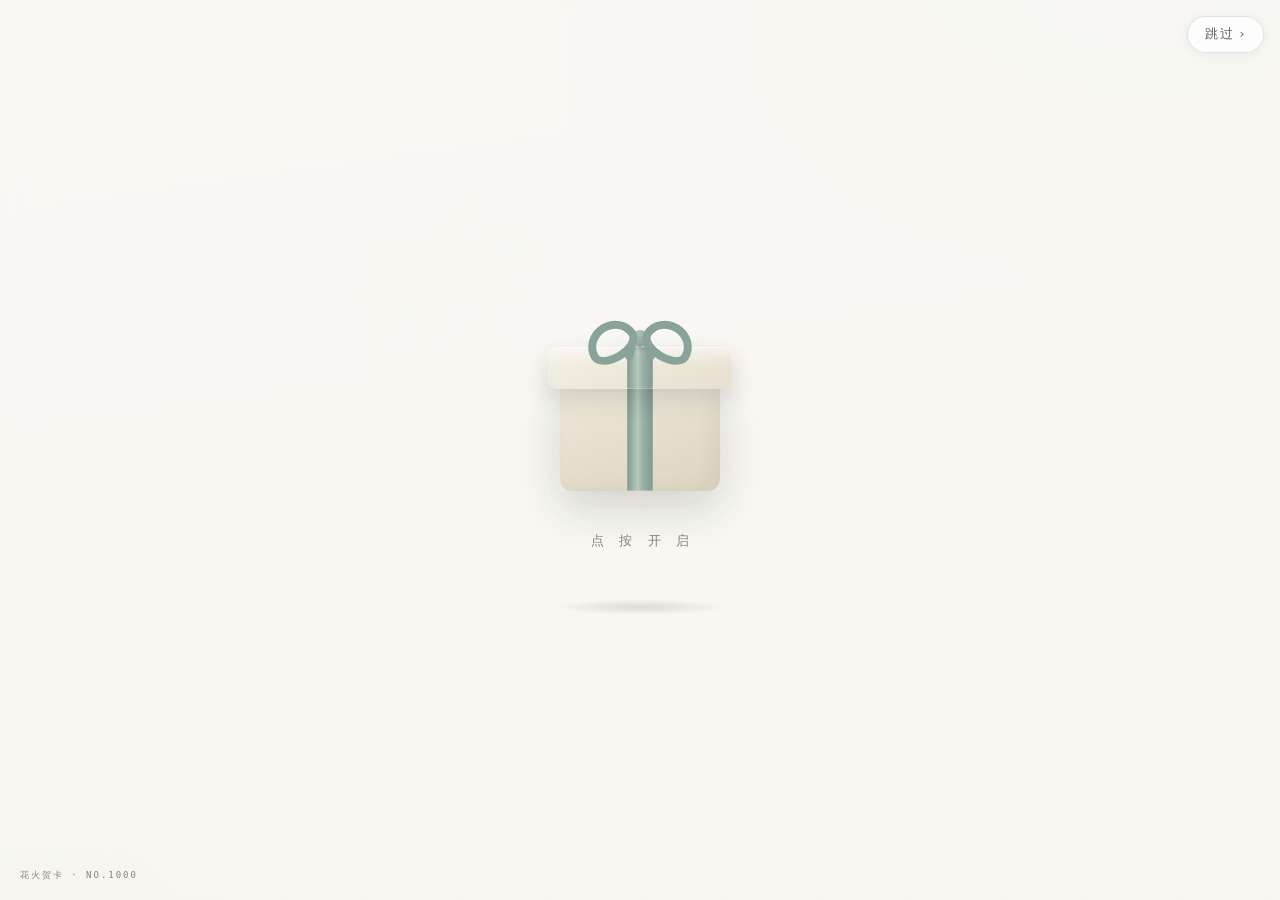
==== card.html @ 372db142 "v2：纸白视觉全面打磨 + 照片/语音/手写/多页/夜空主题/签语等新功能 - 视觉：品牌花火标记、入场编排、对比度与聚焦态、灵感卡实时粒子预览、   烟花重做为纸上水彩质感、信封礼盒重制、深色主题（" ====
<!DOCTYPE html>
<html lang="zh-CN">
<head>
  <meta charset="utf-8">
  <meta name="viewport" content="width=device-width, initial-scale=1, viewport-fit=cover">
  <meta name="color-scheme" content="light">
  <meta name="theme-color" content="#faf9f4">
  <meta name="description" content="有一张会发光的贺卡，等你打开">
  <title>有一张贺卡，等你打开</title>
  <link rel="icon" href="data:image/svg+xml,%3Csvg xmlns='http://www.w3.org/2000/svg' viewBox='0 0 100 100'%3E%3Crect width='100' height='100' rx='18' fill='%23d8b46a'/%3E%3Ctext x='50' y='70' font-size='58' text-anchor='middle' fill='%23191408' font-family='serif' font-weight='700'%3E%E8%8A%B1%3C/text%3E%3C/svg%3E">
  <link rel="stylesheet" href="css/style.css">
</head>
<body class="card-page">
  <!-- 背景层：纸白底 + 极淡噪点 -->
  <div class="bg" aria-hidden="true"></div>

  <!-- 粒子层（Canvas） -->
  <canvas id="fx" aria-hidden="true"></canvas>

  <!-- 内容舞台 -->
  <main class="stage" id="stage">
    <div class="stage-inner">
      <p class="to-line" id="toLine"></p>

      <div class="title-block">
        <h1 class="card-title" id="cardTitle"></h1>
        <svg class="title-stroke" id="titleStroke" viewBox="0 0 300 14" preserveAspectRatio="none" aria-hidden="true">
          <path d="M4 9 C 60 3, 150 2, 296 8" fill="none" stroke="currentColor" stroke-width="2.6" stroke-linecap="round" pathLength="100"/>
        </svg>
      </div>

      <div class="orn" id="ornDiv" aria-hidden="true"><i></i><b></b><i></i></div>

      <div class="msg-wrap" id="msgWrap">
        <p class="card-msg" id="cardMsg"></p>
      </div>

      <!-- 照片：拍立得式一张（可选） -->
      <div class="photo-wrap" id="photoWrap">
        <figure class="photo" id="photoFig">
          <img id="photoImg" alt="照片" src="[data-uri]">
        </figure>
      </div>

      <!-- 自定义信笺：用户上传的 HTML（占位符替换后沙盒展示） -->
      <div class="letter-wrap" id="letterWrap">
        <iframe id="letterFrame" title="自定义信笺" sandbox="allow-scripts allow-popups"></iframe>
      </div>

      <!-- 生日场景：蛋糕 + 蜡烛 -->
      <div class="cake-wrap" id="cakeWrap">
        <div class="cake" id="cake" role="button" aria-label="点一下吹灭蜡烛" title="点一下吹灭蜡烛">
          <span class="cake-plate"></span>
          <span class="cake-bottom"></span>
          <span class="cake-top"><i class="icing"></i></span>
          <i class="candle" style="left:58px"><i class="flame"></i><i class="smoke" style="--sd:0s"></i></i>
          <i class="candle" style="left:91px"><i class="flame"></i><i class="smoke" style="--sd:.12s"></i></i>
          <i class="candle" style="left:124px"><i class="flame"></i><i class="smoke" style="--sd:.24s"></i></i>
        </div>
        <button class="btn btn-primary btn-blow" id="blowBtn" type="button">吹蜡烛</button>
      </div>

      <!-- 署名：手写笔迹（可选）+ 文字署名 + 一点青瓷 -->
      <div class="sign-row" id="signRow">
        <span class="sign-dash" aria-hidden="true"></span>
        <canvas class="sign-canvas" id="signCanvas" hidden aria-label="手写署名"></canvas>
        <span class="signature" id="sigEl"></span>
        <span class="seal" id="sealEl" aria-hidden="true"></span>
      </div>

      <!-- 帖号签语：结尾浮现 -->
      <p class="fortune" id="fortuneEl"></p>

      <div class="end-actions" id="endActions">
        <button class="btn btn-ghost" id="replayBtn" type="button">再看一遍</button>
        <a class="btn btn-primary" href="index.html" id="makeBtn">回 TA 一张</a>
      </div>
    </div>
  </main>

  <p class="hint" id="hintEl" aria-hidden="true">轻触屏幕 · 赠一颗心</p>
  <p class="edition" id="editionEl" aria-hidden="true"></p>

  <!-- 顶部小件 -->
  <button class="chip chip-skip" id="skipBtn" type="button">跳过 ›</button>
  <button class="chip chip-mute" id="muteBtn" type="button"><span class="note" aria-hidden="true">♪</span>音乐</button>

  <!-- 开场：信封（通用）/ 礼盒（生日·圣诞） -->
  <div class="open-overlay" id="openOverlay" role="button" tabindex="0" aria-label="点按开启贺卡">
    <div class="open-inner">
      <div class="env" id="envObj" aria-hidden="true">
        <span class="env-back"></span>
        <div class="env-letter">
          <span class="env-letter-to" id="envLetterTo"></span>
          <span class="env-letter-sub">HANABI</span>
        </div>
        <span class="env-pocket"></span>
        <span class="env-flap"></span>
        <i class="env-seal"></i>
      </div>

      <div class="gift" id="giftObj" aria-hidden="true">
        <i class="gift-glow"></i>
        <div class="gift-box"><i class="gift-ribbon-v"></i></div>
        <div class="gift-lid"><i class="gift-ribbon-l"></i><i class="gift-bow"><i></i><i></i></i></div>
      </div>

      <p class="open-hint" aria-hidden="true">点 按 开 启</p>
      <div class="open-ground" aria-hidden="true"></div>
    </div>
  </div>
  <span class="open-edition" id="openEditionEl" aria-hidden="true"></span>

  <!-- 噪点层置顶 -->
  <div class="noise" aria-hidden="true"></div>

  <script src="js/config.js"></script>
  <script src="js/effects.js"></script>
  <script src="js/themes.js"></script>
  <script src="js/player.js"></script>
</body>
</html>
---- css/style.css ----
/* ============================================================
 * 花火贺卡 · style.css —— 「纸白」视觉
 * 极简 · 高级 · 清新：暖纸底、墨色文字、青瓷点缀、大量留白。
 * 结构：变量 → 基础 → 背景 → 公共件（按钮/选项/开关/toast）
 *       → 编辑器 → 播放器（开场/内容/蛋糕/信笺）→ 动画 → 适配
 * 动画只用 transform / opacity / Canvas / filter，不触发布局。
 * ============================================================ */

/* ---------- 设计变量 ---------- */
:root {
  color-scheme: light;
  /* 主题色：默认素笺，card 页由 themes.js 按配置覆盖 */
  --bg-0: #f8f7f3;
  --bg-1: #f3f1ea;
  --bg-2: #ebe8df;
  --accent: #5f7d72;
  --accent-2: #b98f6e;
  --grad-title: linear-gradient(180deg, #3a3d34 0%, #22241f 100%);

  --ink: #232520;
  --ink-soft: rgba(35, 37, 32, .72);
  --ink-faint: rgba(35, 37, 32, .55);
  --hairline: rgba(35, 37, 32, .12);
  --hairline-strong: rgba(35, 37, 32, .26);
  --surface: #ffffff;

  --radius: 12px;
  --shadow-soft: 0 1px 2px rgba(30, 32, 26, .05), 0 10px 30px rgba(30, 32, 26, .07);
  --shadow-pop: 0 16px 40px rgba(30, 32, 26, .12);

  --settle: cubic-bezier(.24, .9, .28, 1);
  --ease-out: cubic-bezier(.22, .61, .36, 1);

  --font-body: -apple-system, BlinkMacSystemFont, "PingFang SC", "HarmonyOS Sans SC",
    "MiSans", "Microsoft YaHei UI", "Microsoft YaHei", system-ui, sans-serif;
  --font-kai: "Kaiti SC", "STKaiti", "KaiTi", "FZKai-Z03S", serif;
  --font-song: "Songti SC", "Noto Serif SC", "STSong", "STZhongsong", "SimSun", serif;
  --font-hei: -apple-system, BlinkMacSystemFont, "PingFang SC", "HarmonyOS Sans SC",
    "MiSans", "Microsoft YaHei UI", sans-serif;
  --font-mono: ui-monospace, "SF Mono", "Cascadia Mono", Menlo, Consolas, monospace;
}

/* ---------- 基础重置 ---------- */
* { box-sizing: border-box; margin: 0; padding: 0; }
html, body { height: 100%; }
/* hidden 属性必须永远生效（.btn 等作者 display 规则会盖过 UA 的 hidden 规则） */
[hidden] { display: none !important; }
/* 浏览器原生部件也属于设计：细滚动条 + 主题色光标 */
html { scrollbar-width: thin; scrollbar-color: rgba(35, 37, 32, .18) transparent; }
body {
  font-family: var(--font-body);
  color: var(--ink);
  background: var(--bg-0);
  -webkit-font-smoothing: antialiased;
  overflow-x: hidden;
  touch-action: manipulation;
  -webkit-tap-highlight-color: transparent;
}
button { font: inherit; color: inherit; background: none; border: 0; }
a { color: inherit; }
::selection { background: rgba(95, 125, 114, .22); }
:focus-visible { outline: 2px solid var(--accent); outline-offset: 3px; border-radius: 4px; }

/* ============================================================
 * 背景层：纸白渐变 + 极淡噪点
 * ============================================================ */
.bg {
  position: fixed; top: 0; right: 0; bottom: 0; left: 0;
  z-index: 0;
  background: linear-gradient(172deg, var(--bg-0) 0%, var(--bg-1) 52%, var(--bg-2) 100%);
  transition: filter 1.2s ease;
}
/* 吹灭蜡烛后的暖意提亮 */
body.lit .bg { filter: brightness(1.025) saturate(1.05); }

/* 全局极淡纸纹：内联 SVG feTurbulence，不引外部文件 */
.noise {
  position: fixed; top: 0; right: 0; bottom: 0; left: 0;
  z-index: 200;
  pointer-events: none;
  opacity: .03;
  background-image: url("data:image/svg+xml,%3Csvg xmlns='http://www.w3.org/2000/svg' width='180' height='180'%3E%3Cfilter id='n'%3E%3CfeTurbulence type='fractalNoise' baseFrequency='0.8' numOctaves='2' stitchTiles='stitch'/%3E%3CfeColorMatrix type='saturate' values='0'/%3E%3C/filter%3E%3Crect width='180' height='180' filter='url(%23n)'/%3E%3C/svg%3E");
}

/* toast 提示（替代 alert） */
.toast {
  position: fixed;
  left: 50%;
  bottom: calc(34px + env(safe-area-inset-bottom));
  z-index: 210;
  transform: translateX(-50%) translateY(10px);
  padding: 12px 22px;
  border-radius: 10px;
  background: var(--surface);
  border: 1px solid var(--hairline);
  color: var(--ink);
  font-size: 13.5px;
  letter-spacing: .03em;
  box-shadow: var(--shadow-pop);
  opacity: 0;
  pointer-events: none;
  transition: opacity .35s ease, transform .35s var(--settle);
}
.toast.show { opacity: 1; transform: translateX(-50%) translateY(0); }

/* ============================================================
 * 公共组件：按钮 / 选项 / 开关
 * ============================================================ */
.btn {
  display: inline-flex;
  align-items: center;
  justify-content: center;
  gap: 8px;
  padding: 13px 28px;
  border-radius: var(--radius);
  border: 1px solid var(--hairline-strong);
  background: var(--surface);
  color: var(--ink);
  font-size: 14px;
  letter-spacing: .04em;
  white-space: nowrap;
  cursor: pointer;
  text-decoration: none;
  user-select: none;
  transition: transform .25s var(--settle), border-color .22s ease,
    box-shadow .3s ease, background .25s ease, color .22s ease;
}
.btn:hover {
  transform: translateY(-1px);
  border-color: rgba(35, 37, 32, .4);
  box-shadow: 0 8px 22px rgba(30, 32, 26, .09);
}
.btn:active { transform: scale(.98); box-shadow: none; }
.btn-primary {
  border-color: transparent;
  background: var(--ink);
  color: var(--bg-0);
  font-weight: 600;
  box-shadow: 0 2px 8px rgba(34, 36, 31, .22);
}
.btn-primary:hover {
  color: var(--bg-0);
  border-color: transparent;
  transform: translateY(-2px);
  box-shadow: 0 14px 30px rgba(34, 36, 31, .24);
}
.btn-sm { padding: 10px 18px; font-size: 13px; border-radius: 10px; }
.btn-lg { width: 100%; padding: 16px 24px; font-size: 15px; letter-spacing: .08em; }
/* 头部等低噪音场景：文字按钮，悬停才显形 */
.btn-text {
  border-color: transparent;
  background: transparent;
  color: var(--ink-soft);
  box-shadow: none;
}
.btn-text:hover {
  border-color: var(--hairline);
  background: var(--surface);
  color: var(--ink);
  box-shadow: var(--shadow-soft);
}
.btn-text:active { transform: scale(.97); }
.btn:disabled { opacity: .55; pointer-events: none; }

/* 单选胶囊 */
.pill { position: relative; display: inline-block; cursor: pointer; }
.pill input { position: absolute; opacity: 0; pointer-events: none; }
.pill span {
  display: block;
  padding: 10px 18px;
  border-radius: 10px;
  border: 1px solid var(--hairline);
  background: var(--surface);
  color: var(--ink-soft);
  font-size: 13.5px;
  letter-spacing: .06em;
  transition: all .22s var(--ease-out);
}
.pill input:checked + span {
  border-color: var(--ink);
  color: var(--ink);
  font-weight: 600;
  box-shadow: var(--shadow-soft);
}
.pill span:hover { border-color: var(--hairline-strong); }
.pill span:active { transform: scale(.97); }
.pill input:focus-visible + span {
  outline: 2px solid var(--accent);
  outline-offset: 2px;
}

/* 开关 */
.switch { position: relative; display: inline-block; width: 46px; height: 26px; cursor: pointer; flex: none; }
.switch input { position: absolute; opacity: 0; }
.switch input:focus-visible + .slider {
  outline: 2px solid var(--accent);
  outline-offset: 2px;
}
.switch .slider {
  position: absolute; top: 0; right: 0; bottom: 0; left: 0;
  border-radius: 999px;
  background: rgba(35, 37, 32, .12);
  transition: background .3s ease;
}
.switch .slider::after {
  content: '';
  position: absolute;
  top: 3px; left: 3px;
  width: 20px; height: 20px;
  border-radius: 50%;
  background: #fff;
  box-shadow: 0 1px 4px rgba(0, 0, 0, .2);
  transition: transform .3s var(--settle);
}
.switch input:checked + .slider { background: var(--accent); }
.switch input:checked + .slider::after { transform: translateX(20px); }

/* ============================================================
 * 编辑器页（index.html）
 * ============================================================ */
.editor-page { min-height: 100vh; }

/* 左侧竖排字标：宽屏可见 */
.rail { display: none; }
@media (min-width: 1200px) {
  .rail {
    display: flex;
    position: fixed;
    left: 30px; top: 0; bottom: 0;
    z-index: 2;
    flex-direction: column;
    align-items: center;
    justify-content: space-between;
    padding: 34px 0;
  }
  .rail-brand {
    writing-mode: vertical-rl;
    font-family: var(--font-song);
    font-size: 18px;
    letter-spacing: .5em;
    color: var(--ink-faint);
  }
  .rail-meta {
    writing-mode: vertical-rl;
    font-family: var(--font-mono);
    font-size: 9px;
    letter-spacing: .4em;
    color: rgba(35, 37, 32, .25);
  }
  .page { padding-left: 100px; }
}

.page { position: relative; z-index: 1; min-height: 100vh; display: flex; flex-direction: column; }

/* 入场编排：品牌 → 标语 → 页签 → 内容，一列缓慢升起（一次性） */
.site-head, .tabs, .pane.p-active { animation: riseIn .7s var(--ease-out) backwards; }
.site-head { animation-delay: .05s; }
.tabs { animation-delay: .16s; }
.pane.p-active { animation-delay: .26s; }
@keyframes riseIn {
  from { opacity: 0; transform: translateY(14px); }
  to   { opacity: 1; transform: none; }
}

/* 品牌标记：一笔画就的花火，悬停时轻轻绽开 */
.brand-row { display: flex; align-items: center; }
.brand-mark {
  display: inline-flex;
  margin-right: 14px;
  color: var(--accent);
  transition: transform .8s var(--settle);
}
.brand:hover .brand-mark { transform: rotate(22deg); }
.brand-mark svg { display: block; }
.brand-mark path {
  stroke-dasharray: 100;
  stroke-dashoffset: 100;
  animation: strokeDraw 1.4s var(--ease-out) .35s forwards;
}

.site-head {
  display: flex;
  align-items: flex-end;
  justify-content: space-between;
  gap: 16px;
  max-width: 1200px;
  width: 100%;
  margin: 0 auto;
  padding: 42px 26px 30px;
}
.site-head h1 {
  font-family: var(--font-song);
  font-weight: 600;
  font-size: clamp(1.5rem, 3.2vw, 1.85rem);
  letter-spacing: .24em;
  color: var(--ink);
  white-space: nowrap;
}
.site-head p {
  margin-top: 8px;
  font-size: 13px;
  color: var(--ink-faint);
  letter-spacing: .14em;
}
.head-actions { display: flex; gap: 6px; flex-wrap: wrap; justify-content: flex-end; }
.head-actions .btn { padding: 10px 16px; font-size: 13px; }

.editor-main {
  flex: 1;
  width: 100%;
  max-width: 1200px;
  margin: 0 auto;
  padding: 4px 26px 56px;
}

/* 导航栏页签：吸顶，每个页签一个功能 */
.tabs {
  position: sticky;
  top: 0;
  z-index: 10;
  display: flex;
  gap: 4px;
  padding: 12px 2px;
  margin-bottom: 26px;
  background: linear-gradient(180deg, var(--bg-0) 78%, rgba(248, 247, 243, 0));
  border-bottom: 1px solid var(--hairline);
  overflow-x: auto;
  scrollbar-width: none;
}
.tabs::-webkit-scrollbar { display: none; }
.tab {
  position: relative;
  flex: none;
  padding: 10px 20px;
  border-radius: 999px;
  border: 1px solid transparent;
  background: transparent;
  color: var(--ink-faint);
  font-size: 14px;
  letter-spacing: .12em;
  cursor: pointer;
  user-select: none;
  transition: color .2s ease, background .2s ease, box-shadow .25s ease, transform .2s var(--settle);
}
.tab:hover { color: var(--ink); }
.tab:active { transform: scale(.96); }
.tab.p-active {
  color: var(--ink);
  font-weight: 600;
  background: var(--surface);
  border-color: var(--hairline);
  box-shadow: var(--shadow-soft);
}
.tab-no {
  font-family: var(--font-mono);
  font-style: normal;
  font-size: 10px;
  color: var(--accent);
  margin-right: 7px;
  letter-spacing: .05em;
}

.tab-panes { min-width: 0; }
.pane { display: none; }
.pane.p-active { display: block; animation: paneIn .45s var(--ease-out) .12s backwards; }
@keyframes paneIn {
  from { opacity: 0; transform: translateY(10px); }
  to   { opacity: 1; transform: none; }
}
.pane-head { margin-bottom: 24px; }
.pane-head h3 {
  font-family: var(--font-song);
  font-weight: 600;
  font-size: 20px;
  letter-spacing: .12em;
  color: var(--ink);
}
.pane-head p { margin-top: 7px; font-size: 12.5px; color: var(--ink-faint); letter-spacing: .06em; }

/* 灵感页：成品模板网格（自适应列数，7 套也不破行） */
.tpl-grid { display: grid; grid-template-columns: repeat(auto-fill, minmax(150px, 1fr)); gap: 14px; }
.tpl-grid .tpl-card { width: auto; }

.tpl-card {
  flex: none;
  width: 158px;
  padding: 10px 11px 13px;
  border-radius: 14px;
  border: 1px solid var(--hairline);
  background: var(--surface);
  text-align: left;
  cursor: pointer;
  transition: transform .25s var(--settle), border-color .22s ease, box-shadow .3s ease;
}
.tpl-grid .tpl-card { width: auto; flex: 1 1 auto; }
.tpl-card:hover {
  transform: translateY(-3px);
  border-color: var(--hairline-strong);
  box-shadow: var(--shadow-soft);
}
.tpl-card:active { transform: translateY(-1px) scale(.99); }
.tpl-card:focus-visible { outline: 2px solid var(--accent); outline-offset: 3px; }
/* 命中反馈：手气/套用后闪一下，指明来源 */
.tpl-card.tpl-hit { animation: tplHit .9s var(--ease-out); }
@keyframes tplHit {
  0% { border-color: var(--accent); box-shadow: 0 0 0 3px rgba(95, 125, 114, .16); }
  100% { border-color: var(--hairline); box-shadow: none; }
}
/* 灵感卡的画布预览：真实粒子效果的一帧/悬停实况 */
.tpl-sw {
  position: relative;
  display: block;
  width: 100%;
  height: 84px;
  border-radius: 10px;
  margin-bottom: 12px;
  overflow: hidden;
  box-shadow: inset 0 0 0 1px rgba(35, 37, 32, .06);
}
.tpl-sw canvas {
  position: absolute;
  top: 0; right: 0; bottom: 0; left: 0;
  width: 100%; height: 100%;
  display: block;
}
.tpl-name { display: block; font-size: 13.5px; color: var(--ink); letter-spacing: .06em; font-weight: 600; }
.tpl-desc { display: block; margin-top: 4px; font-size: 11px; color: var(--ink-faint); letter-spacing: .08em; }

/* 双栏 */
.editor-cols {
  display: grid;
  grid-template-columns: minmax(0, 1fr) auto;
  gap: 44px;
  align-items: start;
}

/* 表单 */
.field { display: flex; flex-direction: column; gap: 9px; margin-bottom: 24px; }
.field > label {
  font-size: 12.5px;
  color: var(--ink-faint);
  letter-spacing: .16em;
  display: flex;
  justify-content: space-between;
  align-items: baseline;
}
.field .count { font-family: var(--font-mono); font-size: 10.5px; letter-spacing: .04em; }
.field input[type="text"], .field textarea, .link-box input {
  width: 100%;
  padding: 13px 15px;
  border: 1px solid var(--hairline);
  border-radius: 10px;
  background: var(--surface);
  color: var(--ink);
  font: inherit;
  font-size: 15px;
  letter-spacing: .02em;
  outline: none;
  caret-color: var(--accent);
  transition: border-color .22s ease, box-shadow .22s ease;
}
.field textarea { resize: vertical; min-height: 112px; line-height: 1.95; }
.field input:focus, .field textarea:focus {
  border-color: var(--accent);
  box-shadow: 0 0 0 3px rgba(95, 125, 114, .14);
}
.field input::placeholder, .field textarea::placeholder { color: rgba(35, 37, 32, .4); }

.sub-label {
  font-size: 12.5px;
  color: var(--ink-faint);
  letter-spacing: .16em;
  margin: 26px 0 12px;
}
.sub-tip { font-size: 11px; letter-spacing: .04em; color: rgba(35, 37, 32, .44); margin-left: 8px; }
.chip-group { display: flex; flex-wrap: wrap; gap: 9px; }

/* 粒子密度滑杆：填充轨道由 JS 写入 --fill 百分比 */
.slider-row { display: flex; align-items: center; gap: 14px; }
.slider-row input[type="range"] {
  flex: 1;
  max-width: 320px;
  height: 4px;
  -webkit-appearance: none;
  appearance: none;
  border-radius: 2px;
  background: linear-gradient(90deg, var(--accent) var(--fill, 50%), var(--hairline) var(--fill, 50%));
  outline: none;
}
.slider-row input[type="range"]:focus-visible {
  outline: 2px solid var(--accent);
  outline-offset: 6px;
}
.slider-row input[type="range"]::-webkit-slider-thumb {
  -webkit-appearance: none;
  appearance: none;
  width: 18px; height: 18px;
  border-radius: 50%;
  background: var(--surface);
  border: 2px solid var(--ink);
  cursor: pointer;
  box-shadow: 0 1px 4px rgba(30, 32, 26, .2);
  transition: transform .2s var(--settle);
}
.slider-row input[type="range"]::-webkit-slider-thumb:hover { transform: scale(1.12); }
.slider-row input[type="range"]::-webkit-slider-thumb:active { transform: scale(1.2); }
.slider-row input[type="range"]::-moz-range-thumb {
  width: 16px; height: 16px;
  border-radius: 50%;
  background: var(--surface);
  border: 2px solid var(--ink);
  cursor: pointer;
}
.slider-val { font-family: var(--font-mono); font-size: 12px; color: var(--ink-soft); min-width: 40px; }

/* 颜色色板 */
.swatch-row { display: flex; align-items: center; gap: 9px; flex-wrap: wrap; }
.sw-dot {
  width: 26px; height: 26px;
  border-radius: 50%;
  border: 1px solid rgba(35, 37, 32, .15);
  cursor: pointer;
  transition: transform .2s var(--settle), box-shadow .2s ease;
  padding: 0;
}
.sw-dot:hover { transform: scale(1.12); }
.sw-dot:active { transform: scale(1.04); }
.sw-dot:focus-visible { outline: 2px solid var(--accent); outline-offset: 3px; }
.sw-dot.sel { box-shadow: 0 0 0 2px var(--bg-0), 0 0 0 4px var(--ink); }
.sw-auto {
  background: linear-gradient(135deg, var(--accent) 50%, var(--accent-2) 50%);
  width: auto;
  border-radius: 999px;
  padding: 0 12px;
  height: 26px;
  font-size: 11px;
  color: var(--ink);
  letter-spacing: .08em;
}
.sw-custom {
  width: 26px; height: 26px;
  border-radius: 50%;
  border: 1px dashed var(--hairline-strong);
  background: conic-gradient(#c98d84, #c9b99a, #9db5a8, #6e7ba3, #a37a9e, #c98d84);
  cursor: pointer;
  padding: 0;
  transition: transform .2s var(--settle);
}
.sw-custom:hover { transform: scale(1.12); }
.sw-custom.sel { box-shadow: 0 0 0 2px var(--bg-0), 0 0 0 4px var(--ink); }
.sw-custom::-webkit-color-swatch-wrapper { padding: 2px; }
.sw-custom::-webkit-color-swatch { border: none; border-radius: 50%; }

/* 主题卡片 */
.theme-group { display: grid; grid-template-columns: repeat(2, 1fr); gap: 10px; }
.theme-card {
  position: relative;
  display: flex;
  align-items: center;
  gap: 11px;
  padding: 12px 14px;
  border-radius: 12px;
  border: 1px solid var(--hairline);
  background: var(--surface);
  cursor: pointer;
  transition: border-color .22s ease, box-shadow .25s ease, transform .2s var(--settle);
}
.theme-card input { position: absolute; opacity: 0; pointer-events: none; }
.theme-card .sw {
  width: 22px; height: 22px;
  border-radius: 7px;
  flex: none;
  box-shadow: inset 0 0 0 1px rgba(35, 37, 32, .08);
}
.theme-card .sw-name { font-size: 13.5px; color: var(--ink-soft); letter-spacing: .08em; }
.theme-card:hover { border-color: var(--hairline-strong); }
.theme-card:active { transform: scale(.98); }
.theme-card input:focus-visible ~ .sw-name {
  outline: 2px solid var(--accent);
  outline-offset: 4px;
  border-radius: 4px;
}
.theme-card input:checked ~ .sw { box-shadow: 0 0 0 2px var(--ink), inset 0 0 0 1px rgba(35, 37, 32, .08); }
.theme-card input:checked ~ .sw-name { color: var(--ink); font-weight: 600; }
.theme-card:has(input:checked) { border-color: var(--ink); box-shadow: var(--shadow-soft); }

.music-block { display: flex; align-items: center; gap: 9px; flex-wrap: wrap; }
.music-meta {
  margin-left: auto;
  font-size: 12px;
  color: var(--ink-faint);
  letter-spacing: .04em;
  text-align: right;
  word-break: break-all;
}

/* 寄出方式网格 */
.send-grid { display: grid; grid-template-columns: repeat(2, 1fr); gap: 14px; }
.send-item {
  display: flex;
  flex-direction: column;
  gap: 7px;
  padding: 20px 20px 18px;
  border: 1px solid var(--hairline);
  border-radius: 14px;
  background: var(--surface);
}
.send-item .btn { margin-top: 14px; width: 100%; }
.send-name { font-size: 15px; color: var(--ink); letter-spacing: .1em; font-weight: 600; }
.send-desc { font-size: 12px; color: var(--ink-faint); letter-spacing: .03em; line-height: 1.75; flex: 1; }
.send-item input[type="text"] {
  width: 100%;
  padding: 11px 13px;
  border: 1px solid var(--hairline);
  border-radius: 10px;
  background: var(--surface);
  color: var(--ink);
  font: inherit;
  font-size: 13px;
  outline: none;
  transition: border-color .22s ease, box-shadow .22s ease;
}
.send-item input[type="text"]:focus { border-color: var(--accent); box-shadow: 0 0 0 3px rgba(95, 125, 114, .14); }


.link-box { display: flex; gap: 9px; margin-top: 16px; }
.link-box input {
  flex: 1;
  min-width: 0;
  padding: 12px 14px;
  border: 1px solid var(--hairline);
  border-radius: 10px;
  background: var(--surface);
  color: var(--ink-soft);
  font-family: var(--font-mono);
  font-size: 12px;
}
.tip {
  margin-top: 14px;
  font-size: 12.5px;
  line-height: 1.9;
  color: #6f5732;
  letter-spacing: .03em;
}
.tip b { font-family: var(--font-mono); font-weight: 600; }

/* 网页祝福邮件预览 */
.mail-preview-label { margin-top: 34px; }
#mailPreview {
  width: 100%;
  height: 560px;
  border: 1px solid var(--hairline);
  border-radius: 14px;
  background: #f4f2ec;
  display: block;
}

/* 手机壳预览 */
.preview-col { position: sticky; top: 78px; display: flex; flex-direction: column; align-items: center; }
.preview-bar {
  display: flex;
  align-items: center;
  gap: 8px;
  width: 100%;
  max-width: 399px;
  margin-bottom: 12px;
}
.preview-cap-inline {
  margin-left: auto;
  font-family: var(--font-mono);
  font-size: 10px;
  color: var(--ink-faint);
  letter-spacing: .14em;
}
.phone {
  position: relative;
  width: 399px; height: 764px;
  border-radius: 54px;
  padding: 12px;
  background: linear-gradient(155deg, #eae7df, #dcd8cd);
  border: 1px solid rgba(35, 37, 32, .18);
  box-shadow:
    inset 0 1px 0 rgba(255, 255, 255, .55),
    0 24px 60px rgba(30, 32, 26, .14);
  overflow: hidden;
}
/* 侧键：让"设备"更可信 */
.phone::before, .phone::after {
  content: '';
  position: absolute;
  right: -2px;
  width: 3px;
  border-radius: 0 2px 2px 0;
  background: rgba(35, 37, 32, .28);
}
.phone::before { top: 176px; height: 56px; }
.phone::after { top: 248px; height: 34px; }
.phone iframe {
  width: 375px; height: 740px;
  border: 0;
  border-radius: 42px;
  background: var(--bg-0);
  transform-origin: 0 0;
  display: block;
}
.phone-notch {
  position: absolute;
  top: 19px; left: 50%;
  transform: translateX(-50%);
  width: 104px; height: 24px;
  border-radius: 12px;
  background: #d3d0c7;
  z-index: 2;
  pointer-events: none;
}
.preview-cap {
  margin-top: 16px;
  font-family: var(--font-mono);
  font-size: 10px;
  color: var(--ink-faint);
  letter-spacing: .2em;
}

.site-foot {
  display: flex;
  justify-content: center;
  align-items: center;
  gap: 14px;
  padding: 14px 20px 40px;
  font-family: var(--font-mono);
  font-size: 10px;
  color: var(--ink-faint);
  letter-spacing: .24em;
}
.foot-dot { color: var(--accent); }

/* ============================================================
 * 播放器页（card.html）
 * ============================================================ */
.card-page { overflow: hidden; }

/* 粒子层：替换元素不会因 inset:0 自动拉伸，必须显式给满尺寸 */
#fx {
  position: fixed;
  top: 0; left: 0;
  width: 100%; height: 100%;
  z-index: 1;
  pointer-events: none;
}

/* 舞台：内容超出可竖向滚动，margin:auto 保证居中且不被裁顶 */
.stage {
  position: fixed; top: 0; right: 0; bottom: 0; left: 0;
  z-index: 2;
  overflow-y: auto;
  overflow-x: hidden;
  display: flex;
  -webkit-overflow-scrolling: touch;
}
.stage-inner {
  position: relative;
  margin: auto;
  width: 100%;
  max-width: 540px;
  padding: calc(64px + env(safe-area-inset-top)) 28px calc(92px + env(safe-area-inset-bottom));
  display: flex;
  flex-direction: column;
  align-items: center;
  text-align: center;
}

/* 称呼：竖排悬于右上，字多时转横排细线 */
.to-line {
  position: absolute;
  top: calc(18px + env(safe-area-inset-top));
  right: 20px;
  writing-mode: vertical-rl;
  max-height: 46vh;
  overflow: hidden;
  font-family: var(--font-song);
  font-size: .95rem;
  letter-spacing: .4em;
  color: var(--ink-soft);
  opacity: 0;
  transform: translateY(10px);
  transition: opacity .8s var(--ease-out), transform .8s var(--ease-out);
}
.to-line.show { opacity: .95; transform: none; }
.to-line.vlong {
  position: static;
  writing-mode: horizontal-tb;
  display: inline-flex;
  align-items: center;
  gap: 16px;
  max-height: none;
  font-size: .92rem;
  letter-spacing: .3em;
  text-indent: .3em;
  margin-bottom: 6px;
}
.to-line.vlong::before, .to-line.vlong::after {
  content: '';
  width: 36px; height: 1px;
  background: var(--hairline-strong);
}

/* 标题块：逐字弹出 + 题下细线 */
.title-block { display: flex; flex-direction: column; align-items: center; margin-bottom: 16px; }
.card-title {
  font-weight: 600;
  font-size: clamp(2.1rem, 9.5vw, 3.5rem);
  line-height: 1.35;
  letter-spacing: .12em;
  max-width: 100%;
}
/* 三种卡面字体 */
body[data-font="kai"] .card-title, body[data-font="kai"] .card-msg, body[data-font="kai"] .signature, body[data-font="kai"] .to-line { font-family: var(--font-kai); }
body[data-font="song"] .card-title, body[data-font="song"] .card-msg, body[data-font="song"] .signature, body[data-font="song"] .to-line { font-family: var(--font-song); }
body[data-font="hei"] .card-title, body[data-font="hei"] .card-msg, body[data-font="hei"] .signature, body[data-font="hei"] .to-line { font-family: var(--font-hei); font-weight: 700; letter-spacing: .14em; }

.card-title .ch {
  display: inline-block;
  opacity: 0;
  transform: translateY(22px) scale(.55);
  background-image: var(--grad-title);
  background-repeat: no-repeat;
  -webkit-background-clip: text;
  background-clip: text;
  color: transparent;
  animation: chIn .65s var(--settle) forwards;
}
.card-title .ch.noanim { animation: none; opacity: 1; transform: none; }
@keyframes chIn {
  to { opacity: 1; transform: translateY(0) scale(1); }
}
.title-stroke {
  width: min(220px, 56%);
  height: 12px;
  margin-top: 6px;
  color: var(--accent);
  opacity: 0;
  transition: opacity .5s ease;
  overflow: visible;
}
.title-stroke path {
  stroke-dasharray: 100;
  stroke-dashoffset: 100;
}
.title-stroke.draw { opacity: .75; }
.title-stroke.draw path { animation: strokeDraw 1.1s var(--ease-out) forwards; }
@keyframes strokeDraw { to { stroke-dashoffset: 0; } }

/* 花点分隔 */
.orn {
  display: flex;
  align-items: center;
  gap: 12px;
  margin: 2px 0 22px;
  opacity: 0;
  transition: opacity .8s ease .2s;
}
.orn.show { opacity: 1; }
.orn i { width: 40px; height: 1px; background: var(--hairline-strong); }
.orn b { width: 4px; height: 4px; border-radius: 50%; background: var(--accent); }

/* 祝福语：素文本 */
.msg-wrap {
  width: 100%;
  max-width: 410px;
  opacity: 0;
  transform: translateY(12px);
  transition: opacity .7s var(--ease-out), transform .7s var(--ease-out);
  margin-bottom: 10px;
}
.msg-wrap.show { opacity: 1; transform: none; }
.card-msg {
  white-space: pre-line;
  font-size: clamp(1rem, 4.1vw, 1.1rem);
  line-height: 2.2;
  letter-spacing: .05em;
  color: var(--ink-soft);
  min-height: 1.2em;
}
.caret {
  display: inline-block;
  width: 2px; height: 1.05em;
  margin-left: 2px;
  vertical-align: -.14em;
  background: var(--accent);
  animation: blink 1s steps(1) infinite;
}
.caret.off { display: none; }
@keyframes blink { 50% { opacity: 0; } }

/* 署名行 */
.sign-row {
  display: flex;
  align-items: center;
  gap: 13px;
  margin-top: 18px;
  opacity: 0;
  transform: translateY(10px);
  transition: opacity .9s var(--ease-out), transform .9s var(--ease-out);
}
.sign-row.show { opacity: 1; transform: none; }
.sign-dash { width: 28px; height: 1px; background: var(--hairline-strong); }
.signature {
  font-size: clamp(1rem, 4.4vw, 1.2rem);
  letter-spacing: .16em;
  color: var(--ink);
}
/* 一点青瓷：署名旁的小圆环 */
.seal {
  display: inline-block;
  width: 12px; height: 12px;
  border-radius: 50%;
  border: 2px solid var(--accent);
  opacity: 0;
  transform: scale(1.6);
}
.seal.stamped { animation: sealIn .5s var(--settle) forwards; }
@keyframes sealIn {
  0%  { opacity: 0; transform: scale(1.8); }
  62% { opacity: 1; transform: scale(.85); }
  100% { opacity: 1; transform: scale(1); }
}

/* 结尾按钮 */
.end-actions {
  display: flex;
  gap: 14px;
  margin-top: 34px;
  opacity: 0;
  transform: translateY(10px);
  pointer-events: none;
  transition: opacity .8s var(--ease-out), transform .8s var(--settle);
}
.end-actions.show { opacity: 1; transform: none; pointer-events: auto; }

/* 互动提示 */
.hint {
  position: fixed;
  left: 0; right: 0;
  bottom: calc(32px + env(safe-area-inset-bottom));
  z-index: 30;
  text-align: center;
  font-size: 11.5px;
  letter-spacing: .3em;
  text-indent: .3em;
  color: var(--ink-faint);
  opacity: 0;
  pointer-events: none;
  transition: opacity .8s ease;
}
.hint.show { opacity: 1; animation: hintPulse 2.2s ease-in-out .6s infinite; }
@keyframes hintPulse { 0%, 100% { opacity: .45; } 50% { opacity: .95; } }

/* 帖号：左下角小字 */
.edition {
  position: fixed;
  left: 20px;
  bottom: calc(18px + env(safe-area-inset-bottom));
  z-index: 30;
  font-family: var(--font-mono);
  font-size: 9px;
  letter-spacing: .22em;
  color: var(--ink-faint);
  pointer-events: none;
}

/* 顶部小件：跳过 / 音乐 */
.chip {
  position: fixed;
  top: calc(16px + env(safe-area-inset-top));
  z-index: 60;
  display: inline-flex;
  align-items: center;
  gap: 6px;
  padding: 9px 17px;
  border-radius: 999px;
  border: 1px solid var(--hairline);
  background: color-mix(in srgb, var(--surface) 85%, transparent);
  color: var(--ink-soft);
  font-size: 12.5px;
  letter-spacing: .12em;
  backdrop-filter: blur(8px);
  -webkit-backdrop-filter: blur(8px);
  cursor: pointer;
  user-select: none;
  box-shadow: 0 2px 10px rgba(30, 32, 26, .06);
  opacity: 0;
  pointer-events: none;
  transition: opacity .5s ease, transform .3s var(--settle), color .22s ease;
}
.chip.show { opacity: 1; pointer-events: auto; }
.chip:active { transform: scale(.94); }
.chip-skip { right: 16px; }
.chip-mute { left: 16px; }
.chip-mute .note { font-size: 14px; color: var(--accent); }
.chip-mute.off { color: var(--ink-faint); }
.chip-mute.off .note { opacity: .35; }
.chip-mute.off::after {
  content: '';
  position: absolute;
  left: 11px; right: 11px; top: 50%;
  height: 1px;
  background: var(--ink-faint);
  transform: rotate(-8deg);
}

/* 点屏幕赠心（内联 SVG，随调色板着色） */
.heart {
  position: fixed;
  z-index: 40;
  pointer-events: none;
  line-height: 1;
  transform: translate(-50%, -50%);
  filter: drop-shadow(0 2px 8px rgba(95, 125, 114, .3));
  animation: heartFloat var(--dur, 1.5s) var(--ease-out) forwards;
}
.heart svg { width: 100%; height: auto; display: block; }
@keyframes heartFloat {
  0%   { opacity: 0; transform: translate(-50%, -50%) scale(.4); }
  18%  { opacity: 1; transform: translate(calc(-50% + var(--dx, 0px) * .2), -55%) scale(1.15); }
  100% { opacity: 0; transform: translate(calc(-50% + var(--dx, 0px)), calc(-50% - 130px)) scale(.85); }
}

/* 主题色晕：每套主题的专属氛围光。
 * 编辑器页未设 --wash，用自己的两抹极淡色晕（跟随强调色）+ 缓慢漂移。 */
.bg::before {
  content: '';
  position: absolute; top: 0; right: 0; bottom: 0; left: 0;
  background:
    radial-gradient(70% 50% at 88% -4%, var(--wash, transparent), transparent 70%),
    radial-gradient(55% 42% at 0% 104%, var(--wash, transparent), transparent 72%);
  pointer-events: none;
}
.editor-page .bg::before {
  --wash-soft: rgba(95, 125, 114, .07);
  --wash-warm: rgba(185, 143, 110, .06);
  background:
    radial-gradient(58% 44% at 86% -6%, var(--wash-soft), transparent 70%),
    radial-gradient(52% 44% at 2% 106%, var(--wash-warm), transparent 72%);
  animation: washDrift 26s ease-in-out infinite alternate;
}
@keyframes washDrift {
  from { transform: translate3d(0, 0, 0) scale(1); }
  to   { transform: translate3d(-2.4%, 1.8%, 0) scale(1.06); }
}

/* 彩蛋：屏幕震动 */
body.do-shake { animation: shakeH .68s ease-in-out; }
@keyframes shakeH {
  10%, 90% { transform: translate(-1px, 0); }
  20%, 80% { transform: translate(2px, -1px); }
  30%, 50%, 70% { transform: translate(-4px, 1px); }
  40%, 60% { transform: translate(4px, 1px); }
}

/* 彩蛋：弹窗雨（自绘小窗，全部可关） */
.mini-pop {
  position: fixed;
  z-index: 75;
  width: 196px;
  padding: 12px 30px 13px 14px;
  border-radius: 12px;
  background: var(--surface);
  border: 1px solid var(--hairline);
  box-shadow: var(--shadow-pop);
  animation: popIn .35s var(--settle);
}
.mini-pop.bye { opacity: 0; transform: scale(.85) translateY(6px); transition: .25s ease; }
.mini-pop b {
  display: block;
  font-family: var(--font-mono);
  font-size: 10px;
  color: var(--ink-faint);
  letter-spacing: .2em;
  margin-bottom: 5px;
}
.mini-pop span { display: block; font-size: 14px; color: var(--ink); line-height: 1.6; letter-spacing: .03em; }
.mini-pop .x {
  position: absolute; top: 6px; right: 8px;
  font-style: normal; font-size: 15px; color: var(--ink-faint);
  cursor: pointer; padding: 2px 7px; border-radius: 6px;
}
.mini-pop .x:hover { background: rgba(35, 37, 32, .07); color: var(--ink); }
@keyframes popIn {
  from { opacity: 0; transform: translateY(14px) scale(.8); }
  to   { opacity: 1; transform: none; }
}

/* 彩蛋：祝福弹幕 */
.danmaku {
  position: fixed;
  left: 100%;
  z-index: 45;
  white-space: nowrap;
  font-size: 14px;
  letter-spacing: .16em;
  opacity: .85;
  pointer-events: none;
  animation: danmakuMove linear forwards;
 
}
@keyframes danmakuMove {
  from { transform: translateX(0); }
  to   { transform: translateX(calc(-100vw - 100%)); }
}

/* 彩蛋：跑路红包按钮 */
.run-btn {
  position: fixed;
  z-index: 75;
  transform: translate(-50%, -50%);
  padding: 14px 26px;
  border-radius: 999px;
  background: var(--ink);
  color: var(--bg-0);
  font-size: 14.5px;
  letter-spacing: .06em;
  border: none;
  cursor: pointer;
  box-shadow: 0 14px 30px rgba(34, 36, 31, .28);
  transition: left .3s var(--settle), top .3s var(--settle), opacity .3s ease, transform .3s ease;
}
.run-btn.tired { background: var(--accent); }
.run-btn.bye { opacity: 0; transform: translate(-50%, -50%) scale(.6); }

/* ============================================================
 * 开场：信封（通用场景）
 * ============================================================ */
.open-overlay {
  position: fixed; top: 0; right: 0; bottom: 0; left: 0;
  z-index: 50;
  display: grid;
  place-items: center;
  /* 跟随贺卡底色（自定义背景色也成立），fallback 到纸白 */
  background: rgba(248, 247, 243, .9);
  background: color-mix(in srgb, var(--bg-0) 90%, transparent);
  backdrop-filter: blur(10px);
  -webkit-backdrop-filter: blur(10px);
  cursor: pointer;
  transition: opacity .6s ease;
}
.open-overlay.gone { opacity: 0; pointer-events: none; }
.open-inner { display: flex; flex-direction: column; align-items: center; }
.open-hint {
  margin-top: 42px;
  font-size: 12px;
  letter-spacing: .46em;
  text-indent: .46em;
  color: var(--ink-faint);
  animation: openHint 1.9s ease-in-out infinite;
}
@keyframes openHint { 0%, 100% { opacity: .4; } 50% { opacity: 1; } }
/* 开场浮层里也放帖号，收卡人第一眼就知道这是"专属于 TA 的一张" */
.open-edition {
  position: fixed;
  left: 20px;
  bottom: calc(18px + env(safe-area-inset-bottom));
  z-index: 51;
  font-family: var(--font-mono);
  font-size: 9px;
  letter-spacing: .22em;
  color: var(--ink-faint);
  pointer-events: none;
  transition: opacity .4s ease;
}
.open-overlay.gone ~ .open-edition { opacity: 0; }

/* 开场底下的一方浅影：让信封/礼盒"落在"纸面上而不是飘着 */
.open-ground {
  width: min(240px, 58vw);
  height: 22px;
  margin-top: 46px;
  border-radius: 50%;
  background: radial-gradient(50% 50% at 50% 50%, rgba(30, 32, 26, .13), rgba(30, 32, 26, 0) 72%);
  animation: groundBreath 3.4s ease-in-out infinite;
}
@keyframes groundBreath {
  0%, 100% { transform: scaleX(1); opacity: 1; }
  50% { transform: scaleX(.86); opacity: .7; }
}

/* 信封结构：背板 → 信纸 → 前袋 → 封口盖 */
.env {
  position: relative;
  width: min(320px, 78vw);
  height: calc(min(320px, 78vw) * .64);
  perspective: 900px;
  animation: envFloat 3.4s ease-in-out infinite;
  filter: drop-shadow(0 24px 50px rgba(30, 32, 26, .14));
}
@keyframes envFloat { 0%, 100% { transform: translateY(0); } 50% { transform: translateY(-8px); } }

.env-back {
  position: absolute; top: 0; left: 0; right: 0; bottom: 0;
  border-radius: 10px;
  background: linear-gradient(180deg, #fbf9f3, #efebe0);
  box-shadow:
    inset 0 0 0 1px rgba(35, 37, 32, .1),
    inset 0 -14px 26px rgba(30, 32, 26, .04);
}
.env-letter {
  position: absolute;
  left: 13%; bottom: 7%;
  width: 74%; height: 72%;
  border-radius: 6px;
  background: #ffffff;
  color: #4a483f;
  display: flex;
  flex-direction: column;
  align-items: center;
  padding-top: 20px;
  z-index: 1;
  transition: transform .8s var(--settle) .15s;
  box-shadow: 0 -6px 24px rgba(30, 32, 26, .1), inset 0 0 0 1px rgba(35, 37, 32, .06);
}
.env-letter-to {
  font-family: var(--font-song);
  font-size: 16px;
  letter-spacing: .22em;
  text-indent: .22em;
}
.env-letter-sub { margin-top: 9px; font-family: var(--font-mono); font-size: 8px; letter-spacing: .5em; text-indent: .5em; opacity: .35; }
.env.open .env-letter { transform: translateY(-54%); }

.env-pocket {
  position: absolute;
  left: 0; right: 0; bottom: 0;
  height: 64%;
  background: linear-gradient(180deg, #f6f2e7, #ece7d8);
  clip-path: polygon(0 0, 50% 52%, 100% 0, 100% 100%, 0 100%);
  border-radius: 0 0 10px 10px;
  z-index: 2;
  /* 前袋斜线上的柔和投影，让"袋"立体可读 */
  filter: drop-shadow(0 -3px 5px rgba(30, 32, 26, .1));
}
.env-flap {
  position: absolute;
  top: 0; left: 0; right: 0;
  /* 盖片下缘做成与前袋中缝一致的 V 形，闭合时完全遮住信纸 */
  height: 69.5%;
  background: linear-gradient(180deg, #fffefb, #f3efe2);
  clip-path: polygon(0 0, 100% 0, 100% 52%, 50% 100%, 0 52%);
  transform-origin: top center;
  z-index: 3;
  transition: z-index 0s .4s;
  /* 盖片 V 缘的细影，闭口时轮廓可读 */
  filter: drop-shadow(0 3px 4px rgba(30, 32, 26, .12));
}
.env.open .env-flap { animation: flapOpen .65s var(--ease-out) forwards; }
.env.opened .env-flap { z-index: 0; } /* 翻上去后压到信纸底下 */
@keyframes flapOpen { to { transform: rotateX(180deg); } }

/* 封口小圆印：一枚青瓷"火漆"，坐在盖片 V 尖（独立于盖片，避免被裁形） */
.env-seal {
  position: absolute;
  left: 50%; top: 69.5%;
  transform: translate(-50%, -50%);
  display: block;
  width: 22px; height: 22px;
  border-radius: 50%;
  background: var(--surface);
  border: 3px solid var(--accent);
  box-shadow: 0 3px 10px rgba(30, 32, 26, .2), inset 0 0 0 2px rgba(255, 255, 255, .65);
  z-index: 4;
  transition: opacity .3s ease;
}
.env.open .env-seal { opacity: 0; }

/* ============================================================
 * 开场：礼盒（生日·圣诞场景）
 * ============================================================ */
.gift {
  position: relative;
  width: 210px; height: 208px;
  animation: envFloat 3.4s ease-in-out infinite;
}
.gift-glow {
  position: absolute;
  left: 50%; top: 55%;
  transform: translate(-50%, -50%) scale(.55);
  width: 300px; height: 300px;
  border-radius: 50%;
  background: radial-gradient(circle, rgba(122, 150, 140, .3) 0%, transparent 62%);
  opacity: 0;
  transition: opacity .5s ease, transform .5s var(--settle);
  pointer-events: none;
}
.gift.open .gift-glow { opacity: 1; transform: translate(-50%, -50%) scale(1.5); }

.gift-box {
  position: absolute;
  bottom: 0; left: 25px;
  width: 160px; height: 112px;
  border-radius: 12px;
  background:
    linear-gradient(180deg, rgba(255, 255, 255, .32), rgba(255, 255, 255, 0) 34%),
    linear-gradient(160deg, #f0eadc, #ded6c2);
  box-shadow:
    inset 0 2px 0 rgba(255, 255, 255, .6),
    inset -8px 0 18px rgba(30, 32, 26, .05),
    0 18px 44px rgba(30, 32, 26, .16);
}
.gift-ribbon-v {
  position: absolute;
  left: 50%; top: 0; bottom: 0;
  width: 26px;
  transform: translateX(-50%);
  background: linear-gradient(90deg, #7e998f, #b9cabf 42%, #9db4a9 58%, #7e998f);
  border-radius: 2px;
  box-shadow: inset 0 0 0 1px rgba(255, 255, 255, .18);
}
.gift-lid {
  position: absolute;
  bottom: 102px; left: 13px;
  width: 184px; height: 42px;
  border-radius: 10px;
  background:
    linear-gradient(180deg, rgba(255, 255, 255, .5), rgba(255, 255, 255, 0) 46%),
    linear-gradient(160deg, #f6f2e8, #e7e0cf);
  box-shadow:
    inset 0 1px 0 rgba(255, 255, 255, .8),
    0 10px 24px rgba(30, 32, 26, .16);
  z-index: 3;
  transition: transform .6s var(--settle), opacity .5s ease .1s;
}
.gift-ribbon-l {
  position: absolute;
  left: 50%; top: 0; bottom: 0;
  width: 26px;
  transform: translateX(-50%);
  background: linear-gradient(90deg, #7e998f, #b9cabf 42%, #9db4a9 58%, #7e998f);
  border-radius: 2px;
  box-shadow: inset 0 0 0 1px rgba(255, 255, 255, .18);
}
/* 蝴蝶结：两个环 + 中结 + 两根飘带，比"两个圆圈"更像礼物 */
.gift-bow {
  position: absolute;
  top: -17px; left: 50%;
  transform: translateX(-50%);
  width: 17px; height: 17px;
  border-radius: 50%;
  background: linear-gradient(150deg, #b9cabf, #7e998f);
  z-index: 4;
  box-shadow: 0 2px 4px rgba(30, 32, 26, .18);
}
.gift-bow::before, .gift-bow::after {
  content: '';
  position: absolute;
  top: -8px;
  width: 36px; height: 24px;
  border: 8px solid #8aa39a;
  border-radius: 50% 50% 50% 50% / 60% 60% 40% 40%;
  background: linear-gradient(150deg, rgba(255, 255, 255, .35), rgba(255, 255, 255, 0) 55%);
  box-shadow: inset 0 0 0 1px rgba(255, 255, 255, .2);
}
.gift-bow::before { right: 11px; transform: rotate(-32deg); }
.gift-bow::after { left: 11px; transform: rotate(32deg); }
/* 结下两根短飘带 */
.gift-bow i {
  position: absolute;
  top: 13px;
  width: 8px; height: 17px;
  border-radius: 3px;
  background: #8aa39a;
}
.gift-bow i:first-child { left: -5px; transform: rotate(14deg); }
.gift-bow i:last-child { right: -5px; transform: rotate(-14deg); }

.gift.shake { animation: giftShake .5s ease-in-out, envFloat 3.4s ease-in-out infinite; }
@keyframes giftShake {
  0%, 100% { transform: rotate(0); }
  20% { transform: rotate(-5deg); }
  40% { transform: rotate(5deg); }
  60% { transform: rotate(-3deg); }
  80% { transform: rotate(3deg); }
}
.gift.open .gift-lid {
  transform: translate(-24px, -148px) rotate(26deg);
  opacity: 0;
}

/* 场景互斥：生日/圣诞用礼盒开场，生日独有蛋糕；其余信封 */
body:not(.has-gift) .gift, body:not(.has-cake) .cake-wrap { display: none; }
body.has-gift .env { display: none; }

/* ============================================================
 * 生日蛋糕 + 蜡烛
 * ============================================================ */
.cake-wrap {
  display: flex;
  flex-direction: column;
  align-items: center;
  gap: 20px;
  margin-top: 26px;
  opacity: 0;
  transform: translateY(16px);
  transition: opacity .6s var(--ease-out), transform .6s var(--settle);
}
.cake-wrap.show { opacity: 1; transform: none; }

.cake { position: relative; width: 190px; height: 132px; cursor: pointer; }
.cake-plate {
  position: absolute;
  bottom: 0; left: 50%;
  transform: translateX(-50%);
  width: 214px; height: 16px;
  border-radius: 50%;
  background: linear-gradient(180deg, rgba(35, 37, 32, .1), rgba(35, 37, 32, .03));
  box-shadow: 0 8px 24px rgba(30, 32, 26, .1);
}
.cake-bottom {
  position: absolute;
  bottom: 8px; left: 50%;
  transform: translateX(-50%);
  width: 176px; height: 60px;
  border-radius: 12px 12px 10px 10px;
  background: linear-gradient(180deg, #f2cdd3, #e5aeb8);
}
.cake-top {
  position: absolute;
  bottom: 62px; left: 50%;
  transform: translateX(-50%);
  width: 136px; height: 46px;
  border-radius: 10px;
  background: linear-gradient(180deg, #f8ecd2, #eedcb2);
}
.icing {
  position: absolute;
  top: -9px; left: 50%;
  transform: translateX(-50%);
  width: 142px; height: 18px;
  border-radius: 10px;
  background: #fffdf8;
  box-shadow: inset 0 0 0 1px rgba(35, 37, 32, .05);
}
.icing::after {
  content: '';
  position: absolute;
  top: 12px; left: 16px;
  width: 13px; height: 16px;
  border-radius: 0 0 8px 8px;
  background: #fffdf8;
  box-shadow: 32px -3px 0 #fffdf8, 64px 0 0 #fffdf8, 92px -2px 0 #fffdf8;
}
.candle {
  position: absolute;
  bottom: 106px;
  width: 9px; height: 32px;
  border-radius: 4px 4px 2px 2px;
  background: repeating-linear-gradient(48deg, #fffdf8 0 4px, var(--accent) 4px 9px);
  box-shadow: 0 2px 6px rgba(30, 32, 26, .18);
}
.candle::before {
  content: '';
  position: absolute;
  top: -6px; left: 50%;
  transform: translateX(-50%);
  width: 2px; height: 7px;
  border-radius: 1px;
  background: #6b5544;
}
.flame {
  position: absolute;
  display: block;
  top: -25px; left: 50%;
  margin-left: -7.5px;
  width: 15px; height: 22px;
  border-radius: 50% 50% 50% 50% / 62% 62% 38% 38%;
  background: radial-gradient(circle at 50% 72%, #fffbe6 0 22%, #ffd166 52%, #ff9d4d 80%, rgba(255, 130, 60, 0) 82%);
  box-shadow: 0 0 16px 5px rgba(255, 190, 100, .5);
  transform-origin: 50% 92%;
  animation: flick .38s ease-in-out infinite alternate;
}
@keyframes flick {
  from { transform: scale(1) skewX(0deg); }
  to   { transform: scale(1.06, .9) skewX(4deg); }
}
.candle.out .flame { animation: blowOut .3s ease-in forwards; }
@keyframes blowOut {
  to { transform: scale(.05, .02) skewX(18deg); opacity: 0; }
}
.smoke {
  position: absolute;
  display: block;
  top: -34px; left: 50%;
  margin-left: -4.5px;
  width: 9px; height: 9px;
  border-radius: 50%;
  background: rgba(120, 130, 125, .5);
  filter: blur(3px);
  opacity: 0;
  pointer-events: none;
}
.candle.out .smoke { animation: smokeUp 1.6s ease-out forwards; animation-delay: var(--sd, 0s); }
@keyframes smokeUp {
  0%   { opacity: 0; transform: translateY(0) scale(.5); }
  22%  { opacity: .7; }
  100% { opacity: 0; transform: translateY(-60px) scale(2.4); }
}

.btn-blow { padding: 13px 34px; letter-spacing: .16em; opacity: 0; transform: translateY(8px); pointer-events: none; }
.btn-blow.show { opacity: 1; transform: none; pointer-events: auto; }

/* ============================================================
 * 自定义信笺
 * ============================================================ */
.letter-wrap { display: none; width: 100%; }
body.letter-mode .to-line,
body.letter-mode .title-block,
body.letter-mode .orn,
body.letter-mode .msg-wrap,
body.letter-mode .cake-wrap,
body.letter-mode .photo-wrap,
body.letter-mode .sign-row,
body.letter-mode .fortune { display: none !important; }
body.letter-mode .letter-wrap { display: block; }
#letterWrap {
  opacity: 0;
  transform: translateY(14px);
  transition: opacity .8s var(--ease-out), transform .8s var(--ease-out);
}
#letterWrap.show { opacity: 1; transform: none; }
#letterFrame {
  width: 100%;
  height: min(72vh, 640px);
  border: 1px solid var(--hairline);
  border-radius: 16px;
  background: var(--surface);
  display: block;
  box-shadow: var(--shadow-soft);
}

/* ============================================================
 * 照片：拍立得式一张（可选）
 * ============================================================ */
.photo-wrap {
  width: 100%;
  display: flex;
  justify-content: center;
  margin: 6px 0 14px;
  opacity: 0;
  transform: translateY(14px) rotate(-4deg) scale(.96);
  transition: opacity .7s var(--ease-out), transform .7s var(--settle);
}
.photo-wrap.show { opacity: 1; transform: translateY(0) rotate(-1.6deg) scale(1); }
.photo {
  width: min(300px, 82%);
  background: #fffdf8;
  padding: 10px 10px 12px;
  border-radius: 6px;
  box-shadow:
    inset 0 0 0 1px rgba(35, 37, 32, .06),
    0 14px 34px rgba(30, 32, 26, .18);
  cursor: zoom-in;
  transition: transform .35s var(--settle);
}
.photo img {
  display: block;
  width: 100%;
  height: auto;
  border-radius: 3px;
}
.photo.zoomed { transform: scale(1.05); cursor: zoom-out; }
/* 自定义信笺模式下照片让位 */
body.letter-mode .photo-wrap { display: none; }

/* ============================================================
 * 语音祝福（编辑器录制）
 * ============================================================ */
.btn-rec { position: relative; }
.btn-rec.rec { color: #a83a2a; border-color: rgba(168, 58, 42, .45); }
.btn-rec.rec::before {
  content: '';
  position: absolute;
  top: -3px; right: -3px;
  width: 9px; height: 9px;
  border-radius: 50%;
  background: #c0392b;
  animation: recPulse 1.1s ease-in-out infinite;
}
@keyframes recPulse {
  0%, 100% { opacity: 1; transform: scale(1); }
  50% { opacity: .35; transform: scale(.7); }
}
.rec-time { font-family: var(--font-mono); font-size: 11px; color: var(--ink-faint); }

/* ============================================================
 * 手写署名（编辑器手写板 + 播放端笔迹回放）
 * ============================================================ */
.signpad {
  position: relative;
  width: 100%;
  max-width: 340px;
  border: 1px solid var(--hairline);
  border-radius: 12px;
  background: var(--surface);
  overflow: hidden;
}
.signpad canvas {
  display: block;
  width: 100%;
  height: 110px;
  touch-action: none;
  cursor: crosshair;
}
.signpad .signpad-hint {
  position: absolute;
  top: 50%; left: 0; right: 0;
  transform: translateY(-50%);
  text-align: center;
  font-size: 12px;
  letter-spacing: .3em;
  text-indent: .3em;
  color: rgba(35, 37, 32, .28);
  pointer-events: none;
}
.signpad.dirty .signpad-hint { display: none; }
.signpad-tools { display: flex; gap: 9px; margin-top: 9px; align-items: center; }

/* 播放端：署名笔迹画布（与编辑器手写板同比例，笔迹不变形） */
.sign-canvas {
  display: block;
  width: min(230px, 58vw);
  height: auto;
  aspect-ratio: 340 / 110;
}

/* ============================================================
 * 帖号签语：结尾浮现的一句
 * ============================================================ */
.fortune {
  margin-top: 16px;
  font-size: 12px;
  letter-spacing: .22em;
  text-indent: .22em;
  color: var(--ink-faint);
  opacity: 0;
  transform: translateY(8px);
  transition: opacity .9s var(--ease-out), transform .9s var(--ease-out);
}
.fortune.show { opacity: 1; transform: none; }
.fortune b { font-family: var(--font-mono); font-weight: 600; font-size: 10.5px; letter-spacing: .14em; color: var(--accent); }

/* 编辑器寄出页：签语预览与照片缩略图 */
.fortune-link {
  margin-top: 10px;
  font-size: 12px;
  letter-spacing: .08em;
  color: var(--ink-faint);
}
.fortune-link b {
  font-family: var(--font-mono);
  font-weight: 600;
  font-size: 10.5px;
  letter-spacing: .12em;
  color: var(--accent);
  margin-right: 8px;
}
.photo-thumb {
  width: 44px; height: 44px;
  object-fit: cover;
  border-radius: 8px;
  border: 1px solid var(--hairline);
  box-shadow: var(--shadow-soft);
}

/* ============================================================
 * 祝福语分页工具（编辑器）
 * ============================================================ */
.msg-tools {
  display: flex;
  align-items: center;
  gap: 6px;
  margin-top: -14px;
  margin-bottom: 22px;
  flex-wrap: wrap;
}
.msg-tools .tip-inline {
  font-size: 11px;
  letter-spacing: .04em;
  color: rgba(35, 37, 32, .44);
  margin-left: auto;
}

/* ============================================================
 * 实体贺卡：打印排面（屏幕上隐藏，打印时独占）
 * ============================================================ */
.print-sheet { display: none; }
@media print {
  body.printing > :not(.print-sheet) { display: none !important; }
  body.printing { background: #fff; }
  .print-sheet { display: block; }
  .ps-page {
    page-break-after: always;
    width: 148mm;
    height: 200mm;
    margin: 8mm auto;
    padding: 18mm 16mm;
    border: 1px solid #ddd;
    display: flex;
    flex-direction: column;
    align-items: center;
    text-align: center;
    font-family: "Songti SC", "Noto Serif SC", "STSong", serif;
    color: #232520;
  }
  .ps-mark { font-size: 10pt; letter-spacing: .5em; text-indent: .5em; color: #8a8676; }
  .ps-title {
    margin-top: auto;
    font-size: 26pt;
    font-weight: 600;
    letter-spacing: .3em;
    text-indent: .3em;
  }
  .ps-to { margin-top: 10mm; font-size: 11pt; letter-spacing: .35em; color: #6a675c; }
  .ps-cover-foot { margin-top: auto; font-family: ui-monospace, Menlo, Consolas, monospace; font-size: 7.5pt; letter-spacing: .3em; color: #a5a196; }
  .ps-inner { justify-content: center; gap: 10mm; }
  .ps-msg {
    font-size: 13pt;
    line-height: 2.3;
    letter-spacing: .12em;
    white-space: pre-line;
    text-align: center;
  }
  .ps-from { font-size: 11.5pt; letter-spacing: .25em; }
  .ps-from::before { content: '—— '; color: #a5a196; }
  .ps-line { width: 40mm; height: .4mm; background: #c9b99a; }
}

/* ============================================================
 * 响应式 + 动效偏好
 * ============================================================ */
/* 宽屏：贺卡舞台更有存在感（标题更大、版心更宽、正文更舒展） */
@media (min-width: 1024px) {
  .stage-inner { max-width: 640px; }
  .card-title { font-size: clamp(3.5rem, 5.2vw, 4.4rem); }
  .card-msg { font-size: 1.18rem; max-width: 470px; margin-left: auto; margin-right: auto; }
  .signature { font-size: 1.32rem; }
  .to-line { font-size: 1.02rem; top: calc(30px + env(safe-area-inset-top)); right: 40px; }
  .cake { transform: scale(1.12); transform-origin: bottom center; }
  .open-hint { font-size: 12.5px; }
}

@media (max-width: 920px) {
  .editor-cols { grid-template-columns: 1fr; gap: 30px; }
  .preview-col { position: static; order: -1; padding-top: 2px; }
  .site-head { padding-top: 30px; align-items: center; }
  .preview-bar { margin-top: 2px; }
  /* 页签可横滑时右缘渐隐，提示还有下一页 */
  .tabs {
    -webkit-mask-image: linear-gradient(90deg, #000 88%, transparent);
    mask-image: linear-gradient(90deg, #000 88%, transparent);
  }
}

@media (max-width: 430px) {
  .editor-main { padding: 0 16px 36px; }
  .tab { padding: 10px 16px; font-size: 13.5px; }
  .site-head { padding-left: 16px; padding-right: 16px; gap: 10px; }
  .site-head h1 { font-size: 1.4rem; letter-spacing: .16em; }
  .site-head p { font-size: 12px; letter-spacing: .1em; }
  .head-actions .btn { padding: 9px 12px; font-size: 12.5px; }
  .theme-group { grid-template-columns: repeat(2, 1fr); }
  .send-grid { grid-template-columns: 1fr; }
  .stage-inner { padding-left: 20px; padding-right: 20px; }
  .to-line { right: 14px; }
  #letterFrame { height: 66vh; }
  /* 窄屏：品牌独占一行（标语不折行），动作按钮排到下一行 */
  .site-head { flex-wrap: wrap; }
  .head-actions { width: 100%; justify-content: flex-end; gap: 2px; margin-top: -4px; }
}

/* 尊重 prefers-reduced-motion：关闭装饰性动画，只保留必要过渡 */
@media (prefers-reduced-motion: reduce) {
  .env, .gift, .flame, .open-hint, .hint.show, .caret { animation: none !important; }
  .card-title .ch { animation-duration: .01ms; animation-delay: 0ms !important; }
  .heart { display: none; }
  body.do-shake { animation: none !important; }
  .danmaku { display: none; }
  .title-stroke { opacity: .75; }
  .title-stroke path { stroke-dashoffset: 0; }
  .editor-page .bg::before, .open-ground, .brand-mark path, .btn-rec.rec::before { animation: none !important; }
  .site-head, .tabs, .pane.p-active { animation: none !important; }
  .photo-wrap, .fortune { opacity: 1 !important; transform: none !important; }
  * { transition-duration: .15s !important; }
}
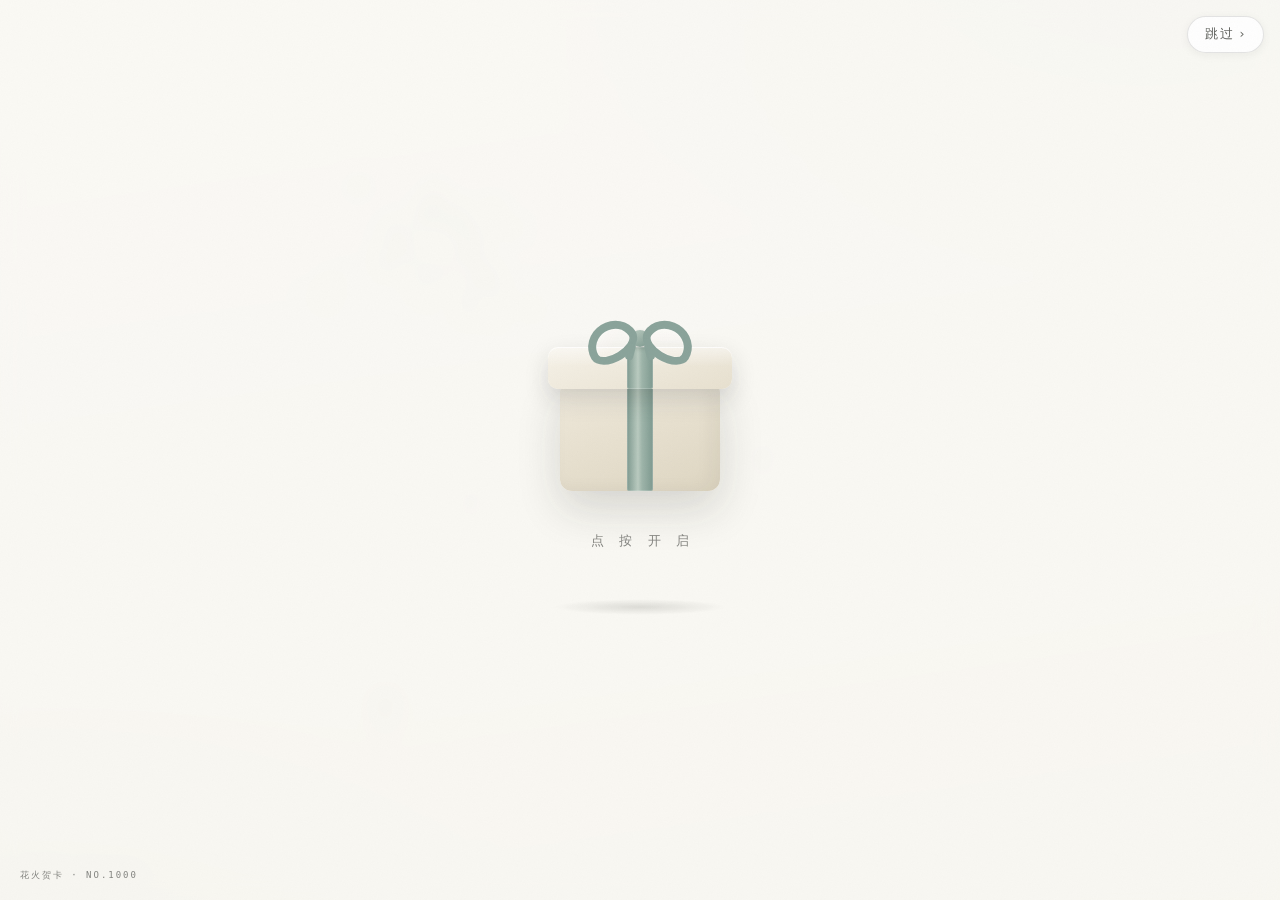
==== commit d9784321: "feat：补全 OG/Twitter 分享卡片标签与方形分享图；同步仓库改名 Hanabi_card" ====
--- a/card.html
+++ b/card.html
@@ -6,6 +6,14 @@
   <meta name="color-scheme" content="light">
   <meta name="theme-color" content="#faf9f4">
   <meta name="description" content="有一张会发光的贺卡，等你打开">
+  <meta property="og:title" content="有一张贺卡，等你打开">
+  <meta property="og:description" content="点按开启：信封缓缓打开，标题逐字亮起，祝福浮现，天灯升空。">
+  <meta property="og:image" content="https://hanabi-sigma.vercel.app/assets/share.jpg">
+  <meta property="og:url" content="https://hanabi-sigma.vercel.app/card.html">
+  <meta property="og:type" content="website">
+  <meta name="twitter:card" content="summary">
+  <meta name="twitter:title" content="有一张贺卡，等你打开">
+  <meta name="twitter:image" content="https://hanabi-sigma.vercel.app/assets/share.jpg">
   <title>有一张贺卡，等你打开</title>
   <link rel="icon" href="data:image/svg+xml,%3Csvg xmlns='http://www.w3.org/2000/svg' viewBox='0 0 100 100'%3E%3Crect width='100' height='100' rx='18' fill='%23d8b46a'/%3E%3Ctext x='50' y='70' font-size='58' text-anchor='middle' fill='%23191408' font-family='serif' font-weight='700'%3E%E8%8A%B1%3C/text%3E%3C/svg%3E">
   <link rel="stylesheet" href="css/style.css">
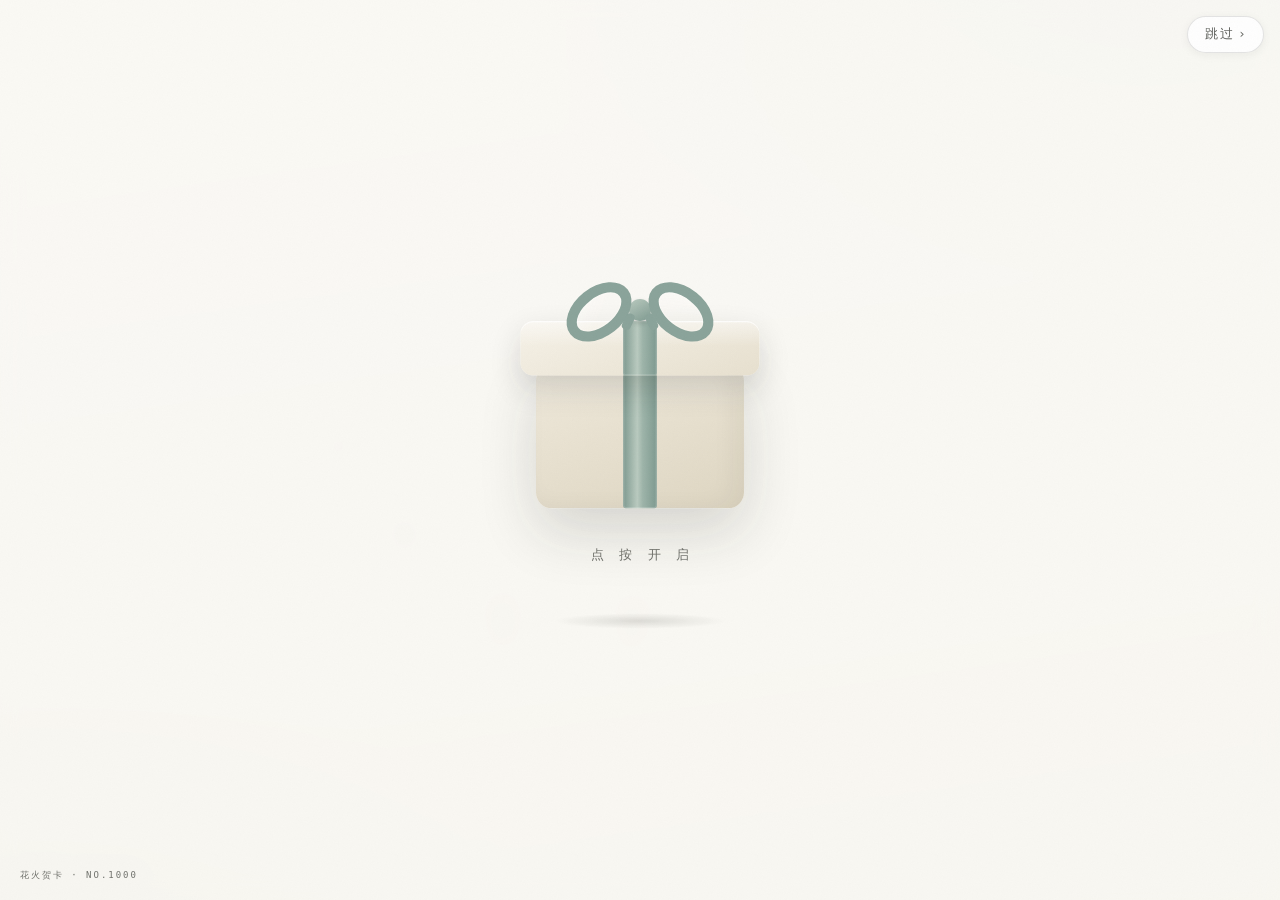
==== commit 953651c8: "feat：新增电脑横屏版式 + 网红效果大礼包，纸白美学全面打磨 - 版式大类：样式页新增「版式」选择——手机竖屏 / 横卷 / 屏风两套电脑   横屏排版，宽屏媒体查询生效、手机自动回退；编辑器预览" ====
--- a/card.html
+++ b/card.html
@@ -25,77 +25,138 @@
   <!-- 粒子层（Canvas） -->
   <canvas id="fx" aria-hidden="true"></canvas>
 
-  <!-- 内容舞台 -->
+  <!-- 内容舞台
+       stage-col 两列仅服务于电脑横屏版式（横卷/屏风）的左右分栏：
+       竖屏下 display:contents，不产生任何盒子，排版与无包裹时完全一致 -->
   <main class="stage" id="stage">
     <div class="stage-inner">
-      <p class="to-line" id="toLine"></p>
-
-      <div class="title-block">
-        <h1 class="card-title" id="cardTitle"></h1>
-        <svg class="title-stroke" id="titleStroke" viewBox="0 0 300 14" preserveAspectRatio="none" aria-hidden="true">
-          <path d="M4 9 C 60 3, 150 2, 296 8" fill="none" stroke="currentColor" stroke-width="2.6" stroke-linecap="round" pathLength="100"/>
-        </svg>
-      </div>
-
-      <div class="orn" id="ornDiv" aria-hidden="true"><i></i><b></b><i></i></div>
-
-      <div class="msg-wrap" id="msgWrap">
-        <p class="card-msg" id="cardMsg"></p>
-      </div>
-
-      <!-- 照片：拍立得式一张（可选） -->
-      <div class="photo-wrap" id="photoWrap">
-        <figure class="photo" id="photoFig">
-          <img id="photoImg" alt="照片" src="[data-uri]">
-        </figure>
-      </div>
-
-      <!-- 自定义信笺：用户上传的 HTML（占位符替换后沙盒展示） -->
-      <div class="letter-wrap" id="letterWrap">
-        <iframe id="letterFrame" title="自定义信笺" sandbox="allow-scripts allow-popups"></iframe>
-      </div>
-
-      <!-- 生日场景：蛋糕 + 蜡烛 -->
-      <div class="cake-wrap" id="cakeWrap">
-        <div class="cake" id="cake" role="button" aria-label="点一下吹灭蜡烛" title="点一下吹灭蜡烛">
-          <span class="cake-plate"></span>
-          <span class="cake-bottom"></span>
-          <span class="cake-top"><i class="icing"></i></span>
-          <i class="candle" style="left:58px"><i class="flame"></i><i class="smoke" style="--sd:0s"></i></i>
-          <i class="candle" style="left:91px"><i class="flame"></i><i class="smoke" style="--sd:.12s"></i></i>
-          <i class="candle" style="left:124px"><i class="flame"></i><i class="smoke" style="--sd:.24s"></i></i>
-        </div>
-        <button class="btn btn-primary btn-blow" id="blowBtn" type="button">吹蜡烛</button>
-      </div>
-
-      <!-- 署名：手写笔迹（可选）+ 文字署名 + 一点青瓷 -->
-      <div class="sign-row" id="signRow">
-        <span class="sign-dash" aria-hidden="true"></span>
-        <canvas class="sign-canvas" id="signCanvas" hidden aria-label="手写署名"></canvas>
-        <span class="signature" id="sigEl"></span>
-        <span class="seal" id="sealEl" aria-hidden="true"></span>
-      </div>
-
-      <!-- 帖号签语：结尾浮现 -->
-      <p class="fortune" id="fortuneEl"></p>
-
-      <div class="end-actions" id="endActions">
-        <button class="btn btn-ghost" id="replayBtn" type="button">再看一遍</button>
-        <a class="btn btn-primary" href="index.html" id="makeBtn">回 TA 一张</a>
+      <div class="stage-col">
+        <p class="to-line" id="toLine"></p>
+
+        <div class="title-block">
+          <!-- 简笔涂鸦：笔画逐段画出（doodle 开关打开时显示） -->
+          <svg class="doodle" id="doodleSvg" viewBox="0 0 120 64" pathLength="100" hidden aria-hidden="true">
+            <path class="doodle-star" pathLength="100" d="M60 12 L66.5 29 L84.5 30.5 L70.5 42 L75 59.5 L60 49.5 L45 59.5 L49.5 42 L35.5 30.5 L53.5 29 Z" fill="none"/>
+            <path class="doodle-line doodle-line-l" pathLength="100" d="M12 40 C 22 32, 30 46, 40 38" fill="none"/>
+            <path class="doodle-line doodle-line-r" pathLength="100" d="M80 22 C 90 14, 100 26, 110 18" fill="none"/>
+          </svg>
+          <h1 class="card-title" id="cardTitle"></h1>
+          <svg class="title-stroke" id="titleStroke" viewBox="0 0 300 14" preserveAspectRatio="none" aria-hidden="true">
+            <path d="M4 9 C 60 3, 150 2, 296 8" fill="none" stroke="currentColor" stroke-width="2.6" stroke-linecap="round" pathLength="100"/>
+          </svg>
+        </div>
+
+        <div class="orn" id="ornDiv" aria-hidden="true"><i></i><b></b><i></i></div>
+      </div>
+
+      <div class="stage-col">
+        <div class="msg-wrap" id="msgWrap">
+          <p class="card-msg" id="cardMsg"></p>
+        </div>
+
+        <!-- 照片：拍立得式一叠（可选，多张轻触翻看） -->
+        <div class="photo-wrap" id="photoWrap">
+          <figure class="photo" id="photoFig">
+            <img id="photoImg" alt="照片" src="[data-uri]">
+            <figcaption class="photo-count" id="photoCount" hidden>1 / 2</figcaption>
+          </figure>
+        </div>
+
+        <!-- 自定义信笺：用户上传的 HTML（占位符替换后沙盒展示） -->
+        <div class="letter-wrap" id="letterWrap">
+          <iframe id="letterFrame" title="自定义信笺" sandbox="allow-scripts allow-popups"></iframe>
+        </div>
+
+        <!-- 生日场景：蛋糕 + 蜡烛 -->
+        <div class="cake-wrap" id="cakeWrap">
+          <div class="cake" id="cake" role="button" aria-label="点一下吹灭蜡烛" title="点一下吹灭蜡烛">
+            <span class="cake-plate"></span>
+            <span class="cake-bottom"></span>
+            <span class="cake-top"><i class="icing"></i></span>
+            <i class="candle" style="left:58px"><i class="flame"></i><i class="smoke" style="--sd:0s"></i></i>
+            <i class="candle" style="left:91px"><i class="flame"></i><i class="smoke" style="--sd:.12s"></i></i>
+            <i class="candle" style="left:124px"><i class="flame"></i><i class="smoke" style="--sd:.24s"></i></i>
+          </div>
+          <button class="btn btn-primary btn-blow" id="blowBtn" type="button">吹蜡烛</button>
+        </div>
+
+        <!-- 署名：手写笔迹（可选）+ 文字署名 + 一点青瓷 -->
+        <div class="sign-row" id="signRow">
+          <span class="sign-dash" aria-hidden="true"></span>
+          <canvas class="sign-canvas" id="signCanvas" hidden aria-label="手写署名"></canvas>
+          <span class="signature" id="sigEl"></span>
+          <span class="seal" id="sealEl" aria-hidden="true"></span>
+        </div>
+
+        <!-- 求签：轻触签筒摇两下，抽出这张卡的签语；
+             拆盲盒皮肤时，签筒让位给盲盒（同一套摇两下/抽出的逻辑） -->
+        <div class="oracle" id="oracle" role="button" tabindex="0" aria-label="摇一摇签筒，抽出签语">
+          <div class="oracle-cup" id="oracleCup">
+            <i class="o-stick s1"></i><i class="o-stick s2"></i><i class="o-stick s3"></i>
+            <span class="o-stick o-main"></span>
+          </div>
+          <div class="blindbox" id="blindBox" aria-hidden="true">
+            <i class="bb-lid"></i>
+            <i class="bb-body"></i>
+            <span class="bb-q">?</span>
+          </div>
+          <p class="oracle-hint" id="oracleHint">轻触签筒 · 摇两下抽一签</p>
+        </div>
+
+        <!-- 帖号签语：结尾浮现 -->
+        <p class="fortune" id="fortuneEl"></p>
+
+        <div class="end-actions" id="endActions">
+          <button class="btn btn-ghost" id="replayBtn" type="button">再看一遍</button>
+          <a class="btn btn-primary" href="index.html" id="makeBtn">回 TA 一张</a>
+        </div>
       </div>
     </div>
   </main>
 
   <p class="hint" id="hintEl" aria-hidden="true">轻触屏幕 · 赠一颗心</p>
   <p class="edition" id="editionEl" aria-hidden="true"></p>
+
+  <!-- 随音乐律动的频谱条（有音乐且开关打开时显示） -->
+  <canvas class="spectrum" id="spectrumCv" hidden aria-hidden="true"></canvas>
+
+  <!-- 彩蛋：电子木鱼（敲一下功德 +1） -->
+  <div class="muyu" id="muyu" role="button" tabindex="0" aria-label="敲木鱼" hidden>
+    <i class="muyu-fish" aria-hidden="true"></i>
+    <span class="muyu-count" id="muyuCount">功德 0</span>
+  </div>
+
+  <!-- 彩蛋：锦鲤游屏（一次性游过，尾巴摆动 + 金光尾迹） -->
+  <svg class="koi" id="koiSvg" viewBox="0 0 132 56" hidden aria-hidden="true">
+    <path class="koi-body" fill="currentColor" d="M8 28 C 22 8, 58 4, 82 20 C 90 25, 96 27, 103 28 C 96 29, 90 31, 82 36 C 58 52, 22 48, 8 28 Z"/>
+    <path class="koi-tail" fill="currentColor" opacity=".82" d="M102 28 L 126 12 C 118 23, 118 33, 126 44 Z"/>
+    <circle cx="24" cy="23" r="2.6" fill="rgba(255,255,255,.85)"/>
+  </svg>
+
+  <!-- 彩蛋：屏幕碎裂恶搞（裂开一瞬 + 震动，随后"骗你的"） -->
+  <svg class="crack" id="crackSvg" viewBox="0 0 100 100" preserveAspectRatio="none" hidden aria-hidden="true">
+    <g fill="none" stroke="currentColor" stroke-linecap="round" vector-effect="non-scaling-stroke">
+      <path pathLength="100" vector-effect="non-scaling-stroke" d="M38 42 L52 30 L47 18 L60 8 M52 30 L70 26 L82 14 M38 42 L22 34 L10 40 M38 42 L30 58 L36 74 L28 92 M38 42 L56 50 L74 46 L92 56 M56 50 L52 68 L62 84"/>
+      <path pathLength="100" vector-effect="non-scaling-stroke" opacity=".6" d="M38 42 L44 24 L40 10 M47 18 L36 12 M22 34 L14 22 M30 58 L16 62 M52 68 L40 78"/>
+    </g>
+  </svg>
 
   <!-- 顶部小件 -->
   <button class="chip chip-skip" id="skipBtn" type="button">跳过 ›</button>
   <button class="chip chip-mute" id="muteBtn" type="button"><span class="note" aria-hidden="true">♪</span>音乐</button>
 
-  <!-- 开场：信封（通用）/ 礼盒（生日·圣诞） -->
+  <!-- 开场：信封（通用）/ 礼盒（生日·圣诞）/ 刮刮卡 / 拂晓雾 -->
   <div class="open-overlay" id="openOverlay" role="button" tabindex="0" aria-label="点按开启贺卡">
     <div class="open-inner">
+      <!-- 刮刮卡开场：涂层下的"致 XX"与标题，刮够面积自动开卡 -->
+      <div class="scratch-card" id="scratchCard" hidden>
+        <div class="scratch-under">
+          <p class="scratch-to">致 <b id="scratchTo"></b></p>
+          <p class="scratch-title" id="scratchTitle"></p>
+          <span class="scratch-sub">HANABI</span>
+        </div>
+        <canvas class="scratch-cv" id="scratchCv" aria-label="刮开涂层"></canvas>
+      </div>
       <div class="env" id="envObj" aria-hidden="true">
         <span class="env-back"></span>
         <div class="env-letter">
@@ -114,10 +175,46 @@
       </div>
 
       <p class="open-hint" aria-hidden="true">点 按 开 启</p>
+
+      <!-- 密语解锁：上锁的卡要答对密语才能打开 -->
+      <div class="lock-box" id="lockBox" hidden>
+        <input type="text" id="lockPass" placeholder="输入制作者告诉你的密语" autocomplete="off" maxlength="32">
+        <button class="btn btn-primary" id="lockGo" type="button">开启</button>
+        <p class="lock-tip">这张卡上了锁 · 答对密语才能打开</p>
+      </div>
+
       <div class="open-ground" aria-hidden="true"></div>
     </div>
+
+    <!-- 拂晓雾开场：整屏薄雾，指尖拂开看祝福 -->
+    <canvas class="fog-cv" id="fogCv" hidden aria-label="拂开晨雾"></canvas>
   </div>
   <span class="open-edition" id="openEditionEl" aria-hidden="true"></span>
+
+  <!-- 开启门槛：滑动解锁（盖在开场浮层上，到不了这一步信封不出现） -->
+  <div class="gate-slider" id="gateSlider" hidden>
+    <div class="gs-track" id="gsTrack" role="slider" aria-label="滑动开启贺卡" aria-valuemin="0" aria-valuemax="100" aria-valuenow="0" tabindex="0">
+      <div class="gs-fill" id="gsFill"></div>
+      <div class="gs-thumb" id="gsThumb" aria-hidden="true">❯</div>
+    </div>
+    <p class="gs-tip">按住圆钮，滑到最右开启</p>
+  </div>
+
+  <!-- 定时开启：到点前盖在最上面，到点自动揭开 -->
+  <div class="time-gate" id="timeGate" aria-hidden="true">
+    <div class="tg-inner">
+      <p class="tg-mark">HANABI</p>
+      <p class="tg-title">这张卡还没有到开启的时间</p>
+      <p class="tg-when" id="tgWhen"></p>
+      <div class="tg-count">
+        <span class="tg-cell"><b id="tgD">0</b><i>天</i></span>
+        <span class="tg-cell"><b id="tgH">0</b><i>时</i></span>
+        <span class="tg-cell"><b id="tgM">0</b><i>分</i></span>
+        <span class="tg-cell"><b id="tgS">0</b><i>秒</i></span>
+      </div>
+      <p class="tg-note">到点后再回到这张卡 · 点按开启</p>
+    </div>
+  </div>
 
   <!-- 噪点层置顶 -->
   <div class="noise" aria-hidden="true"></div>
--- a/css/style.css
+++ b/css/style.css
@@ -19,7 +19,7 @@
 
   --ink: #232520;
   --ink-soft: rgba(35, 37, 32, .72);
-  --ink-faint: rgba(35, 37, 32, .55);
+  --ink-faint: rgba(35, 37, 32, .64);
   --hairline: rgba(35, 37, 32, .12);
   --hairline-strong: rgba(35, 37, 32, .26);
   --surface: #ffffff;
@@ -348,7 +348,7 @@
   color: var(--ink);
   font-weight: 600;
   background: var(--surface);
-  border-color: var(--hairline);
+  border-color: rgba(35, 37, 32, .28);
   box-shadow: var(--shadow-soft);
 }
 .tab-no {
@@ -464,7 +464,7 @@
   border-color: var(--accent);
   box-shadow: 0 0 0 3px rgba(95, 125, 114, .14);
 }
-.field input::placeholder, .field textarea::placeholder { color: rgba(35, 37, 32, .4); }
+.field input::placeholder, .field textarea::placeholder { color: rgba(35, 37, 32, .5); }
 
 .sub-label {
   font-size: 12.5px;
@@ -472,7 +472,7 @@
   letter-spacing: .16em;
   margin: 26px 0 12px;
 }
-.sub-tip { font-size: 11px; letter-spacing: .04em; color: rgba(35, 37, 32, .44); margin-left: 8px; }
+.sub-tip { font-size: 11px; letter-spacing: .04em; color: rgba(35, 37, 32, .56); margin-left: 8px; }
 .chip-group { display: flex; flex-wrap: wrap; gap: 9px; }
 
 /* 粒子密度滑杆：填充轨道由 JS 写入 --fill 百分比 */
@@ -606,6 +606,8 @@
   background: var(--surface);
 }
 .send-item .btn { margin-top: 14px; width: 100%; }
+/* 键盘焦点进入卡片时整卡亮起，视线不用在按钮间找 */
+.send-item:focus-within { border-color: rgba(95, 125, 114, .55); box-shadow: 0 0 0 3px rgba(95, 125, 114, .12); }
 .send-name { font-size: 15px; color: var(--ink); letter-spacing: .1em; font-weight: 600; }
 .send-desc { font-size: 12px; color: var(--ink-faint); letter-spacing: .03em; line-height: 1.75; flex: 1; }
 .send-item input[type="text"] {
@@ -655,6 +657,62 @@
   display: block;
 }
 
+/* 信笺页占位符示意：一张小纸样，把「空白页」变成可对照的说明 */
+.letter-demo {
+  display: flex;
+  flex-direction: column;
+  align-items: flex-start;
+  gap: 11px;
+  margin-top: 32px;
+  animation: riseIn .6s var(--ease-out) .18s backwards;
+}
+.ld-tag {
+  font-family: var(--font-mono);
+  font-size: 10px;
+  letter-spacing: .22em;
+  color: var(--ink-faint);
+}
+.ld-paper {
+  display: flex;
+  flex-direction: column;
+  gap: 15px;
+  width: min(370px, 100%);
+  padding: 26px 26px 24px;
+  border: 1px dashed var(--hairline-strong);
+  border-radius: 14px;
+  background: var(--surface);
+  box-shadow: var(--shadow-soft);
+}
+.ld-token {
+  align-self: flex-start;
+  font-family: var(--font-mono);
+  font-size: 12px;
+  letter-spacing: .06em;
+  color: #4c6a60;
+  background: rgba(95, 125, 114, .1);
+  border: 1px solid rgba(95, 125, 114, .3);
+  border-radius: 8px;
+  padding: 4px 10px;
+}
+.ld-title {
+  font-family: var(--font-song);
+  font-weight: 600;
+  font-size: 20px;
+  letter-spacing: .16em;
+  color: rgba(35, 37, 32, .78);
+}
+.ld-lines { display: flex; flex-direction: column; gap: 9px; margin: 2px 0; }
+.ld-lines i {
+  display: block;
+  height: 8px;
+  border-radius: 4px;
+  background: linear-gradient(90deg, rgba(35, 37, 32, .13), rgba(35, 37, 32, .05));
+}
+.ld-lines i:nth-child(1) { width: 94%; }
+.ld-lines i:nth-child(2) { width: 79%; }
+.ld-lines i:nth-child(3) { width: 86%; }
+.ld-note { font-size: 11.5px; letter-spacing: .05em; color: var(--ink-faint); }
+
 /* 手机壳预览 */
 .preview-col { position: sticky; top: 78px; display: flex; flex-direction: column; align-items: center; }
 .preview-bar {
@@ -812,7 +870,15 @@
   line-height: 1.35;
   letter-spacing: .12em;
   max-width: 100%;
-}
+  /* 折行时均衡行长：别让「都在」这类尾巴单独悬一行 */
+  text-wrap: balance;
+}
+/* 称呼竖排悬于右上时，标题块给右缘留出通道（竖排字 + 间隙 ≈ 80px），
+ * 长标题折行也不会撞进竖排称呼里。
+ * 约束落在 title-block（fit-content 收缩盒）而非标题自身：
+ * 百分比 max-width 若压在标题上，会按收缩后的天然宽度折算，
+ * 反把本来一行的短标题挤成两行 */
+.to-line:not(.vlong) ~ .title-block { max-width: calc(100% - 80px); }
 /* 三种卡面字体 */
 body[data-font="kai"] .card-title, body[data-font="kai"] .card-msg, body[data-font="kai"] .signature, body[data-font="kai"] .to-line { font-family: var(--font-kai); }
 body[data-font="song"] .card-title, body[data-font="song"] .card-msg, body[data-font="song"] .signature, body[data-font="song"] .to-line { font-family: var(--font-song); }
@@ -954,6 +1020,10 @@
 }
 .hint.show { opacity: 1; animation: hintPulse 2.2s ease-in-out .6s infinite; }
 @keyframes hintPulse { 0%, 100% { opacity: .45; } 50% { opacity: .95; } }
+/* 结尾按钮浮出后，它们才是这屏的主角：
+ * 底部的赠心提示与左下角帖号一并让位（蛋糕卡内容高过视口时会正好撞在同一区域） */
+body.ended .hint { animation: none; opacity: 0; }
+body.ended .edition { opacity: 0; }
 
 /* 帖号：左下角小字 */
 .edition {
@@ -966,6 +1036,7 @@
   letter-spacing: .22em;
   color: var(--ink-faint);
   pointer-events: none;
+  transition: opacity .6s ease;
 }
 
 /* 顶部小件：跳过 / 音乐 */
@@ -1223,7 +1294,7 @@
   letter-spacing: .22em;
   text-indent: .22em;
 }
-.env-letter-sub { margin-top: 9px; font-family: var(--font-mono); font-size: 8px; letter-spacing: .5em; text-indent: .5em; opacity: .35; }
+.env-letter-sub { margin-top: 9px; font-family: var(--font-mono); font-size: 8px; letter-spacing: .5em; text-indent: .5em; opacity: .5; }
 .env.open .env-letter { transform: translateY(-54%); }
 
 .env-pocket {
@@ -1350,25 +1421,25 @@
 .gift-bow::before, .gift-bow::after {
   content: '';
   position: absolute;
-  top: -8px;
-  width: 36px; height: 24px;
+  top: -9px;
+  width: 40px; height: 22px;
   border: 8px solid #8aa39a;
-  border-radius: 50% 50% 50% 50% / 60% 60% 40% 40%;
+  border-radius: 50%;
   background: linear-gradient(150deg, rgba(255, 255, 255, .35), rgba(255, 255, 255, 0) 55%);
   box-shadow: inset 0 0 0 1px rgba(255, 255, 255, .2);
 }
-.gift-bow::before { right: 11px; transform: rotate(-32deg); }
-.gift-bow::after { left: 11px; transform: rotate(32deg); }
-/* 结下两根短飘带 */
+.gift-bow::before { right: 12px; transform: rotate(-38deg); }
+.gift-bow::after { left: 12px; transform: rotate(38deg); }
+/* 结下两根短飘带：更短、更外撇，从结后探出，不再像"眼镜腿" */
 .gift-bow i {
   position: absolute;
-  top: 13px;
-  width: 8px; height: 17px;
+  top: 11px;
+  width: 7px; height: 13px;
   border-radius: 3px;
   background: #8aa39a;
 }
-.gift-bow i:first-child { left: -5px; transform: rotate(14deg); }
-.gift-bow i:last-child { right: -5px; transform: rotate(-14deg); }
+.gift-bow i:first-child { left: -4px; transform: rotate(26deg); }
+.gift-bow i:last-child { right: -4px; transform: rotate(-26deg); }
 
 .gift.shake { animation: giftShake .5s ease-in-out, envFloat 3.4s ease-in-out infinite; }
 @keyframes giftShake {
@@ -1565,6 +1636,30 @@
   border-radius: 3px;
 }
 .photo.zoomed { transform: scale(1.05); cursor: zoom-out; }
+/* 多张照片：右上角页码角标 */
+.photo { position: relative; }
+.photo-count {
+  position: absolute;
+  top: 18px; right: 18px;
+  padding: 3px 9px;
+  border-radius: 999px;
+  background: rgba(35, 37, 32, .62);
+  color: #fff;
+  font-family: var(--font-mono);
+  font-size: 10px;
+  letter-spacing: .1em;
+  pointer-events: none;
+  backdrop-filter: blur(4px);
+  -webkit-backdrop-filter: blur(4px);
+}
+/* 换页：旧照片淡出微缩再浮回，swap 类由 JS 每次重新触发 */
+@keyframes photoSwap {
+  0%   { opacity: 1; transform: scale(1); }
+  38%  { opacity: 0; transform: scale(.97); }
+  39%  { opacity: 0; transform: scale(1.03); }
+  100% { opacity: 1; transform: scale(1); }
+}
+.photo.swap img { animation: photoSwap .5s var(--ease-out); }
 /* 自定义信笺模式下照片让位 */
 body.letter-mode .photo-wrap { display: none; }
 
@@ -1615,7 +1710,7 @@
   font-size: 12px;
   letter-spacing: .3em;
   text-indent: .3em;
-  color: rgba(35, 37, 32, .28);
+  color: rgba(35, 37, 32, .42);
   pointer-events: none;
 }
 .signpad.dirty .signpad-hint { display: none; }
@@ -1643,9 +1738,9 @@
   transition: opacity .9s var(--ease-out), transform .9s var(--ease-out);
 }
 .fortune.show { opacity: 1; transform: none; }
-.fortune b { font-family: var(--font-mono); font-weight: 600; font-size: 10.5px; letter-spacing: .14em; color: var(--accent); }
-
-/* 编辑器寄出页：签语预览与照片缩略图 */
+.fortune b { font-family: var(--font-mono); font-weight: 600; font-size: 10.5px; letter-spacing: .14em; color: var(--accent); margin-right: .5em; }
+
+/* 编辑器寄出页：签语预览 */
 .fortune-link {
   margin-top: 10px;
   font-size: 12px;
@@ -1660,12 +1755,287 @@
   color: var(--accent);
   margin-right: 8px;
 }
-.photo-thumb {
-  width: 44px; height: 44px;
+
+/* 编辑器内容页：多张照片缩略条 */
+.photo-strip {
+  display: flex;
+  flex-wrap: wrap;
+  gap: 10px;
+  margin-top: 12px;
+}
+.photo-cell {
+  position: relative;
+  width: 64px;
+  height: 64px;
+  border-radius: 10px;
+  overflow: hidden;
+  border: 1px solid var(--hairline);
+  background: var(--surface);
+  box-shadow: var(--shadow-soft);
+  animation: cellIn .35s var(--ease-out);
+}
+@keyframes cellIn {
+  from { opacity: 0; transform: translateY(6px) scale(.9); }
+  to   { opacity: 1; transform: none; }
+}
+.photo-cell img {
+  width: 100%;
+  height: 100%;
   object-fit: cover;
-  border-radius: 8px;
+  display: block;
+}
+.photo-cell button {
+  position: absolute;
+  top: 2px; right: 2px;
+  width: 19px; height: 19px;
+  border-radius: 50%;
+  background: rgba(35, 37, 32, .66);
+  color: #fff;
+  font-size: 12px;
+  line-height: 19px;
+  text-align: center;
+  cursor: pointer;
+  opacity: 0;
+  transition: opacity .2s ease;
+}
+.photo-cell:hover button, .photo-cell button:focus-visible { opacity: 1; }
+
+/* 编辑器寄出页：定时开启时间选择（复用 field 输入样式） */
+.field input[type="datetime-local"] {
+  width: 100%;
+  padding: 12px 15px;
   border: 1px solid var(--hairline);
+  border-radius: 10px;
+  background: var(--surface);
+  color: var(--ink);
+  font: inherit;
+  font-size: 14.5px;
+  letter-spacing: .04em;
+}
+.field input[type="datetime-local"]:focus {
+  outline: none;
+  border-color: var(--accent);
+  box-shadow: 0 0 0 3px rgba(95, 125, 114, .14);
+}
+.field input[type="datetime-local"]::-webkit-calendar-picker-indicator { cursor: pointer; opacity: .55; }
+
+/* ============================================================
+ * 求签：签筒摇两下，抽出这张卡的帖号签语
+ * ============================================================ */
+.oracle {
+  display: flex;
+  flex-direction: column;
+  align-items: center;
+  margin-top: 18px;
+  cursor: pointer;
+  opacity: 0;
+  transform: translateY(10px);
+  transition: opacity .7s var(--ease-out), transform .7s var(--ease-out);
+  -webkit-user-select: none;
+  user-select: none;
+}
+.oracle.show { opacity: 1; transform: none; }
+.oracle-cup {
+  position: relative;
+  width: 46px;
+  height: 62px;
+  /* 竹筒：上宽下窄，圆角收口 */
+  background: linear-gradient(100deg, #cbb58e 0%, #e6d7b6 34%, #c4ad84 100%);
+  border-radius: 8px 8px 12px 12px / 6px 6px 14px 14px;
+  box-shadow:
+    inset 0 2px 3px rgba(255, 255, 255, .55),
+    inset 0 -6px 10px rgba(90, 70, 40, .22),
+    0 8px 18px rgba(30, 32, 26, .16);
+  transition: transform .3s var(--settle);
+}
+/* 筒口 */
+.oracle-cup::before {
+  content: '';
+  position: absolute;
+  top: -3px; left: 0; right: 0;
+  height: 8px;
+  border-radius: 50%;
+  background: linear-gradient(180deg, #8a744f, #b8a075);
+  box-shadow: inset 0 2px 3px rgba(0, 0, 0, .35);
+}
+/* 竹节 */
+.oracle-cup::after {
+  content: '';
+  position: absolute;
+  left: 0; right: 0; top: 58%;
+  height: 5px;
+  background: linear-gradient(180deg, rgba(120, 96, 58, .38), rgba(255, 255, 255, .4));
+  border-radius: 3px;
+}
+.o-stick {
+  position: absolute;
+  left: 50%;
+  bottom: 74%;
+  width: 3px;
+  height: 22px;
+  border-radius: 2px;
+  background: #f6efdd;
+  box-shadow: inset 0 0 0 1px rgba(120, 96, 58, .35);
+  transform-origin: bottom center;
+  z-index: -1;
+  opacity: 0;
+  transition: opacity .3s ease;
+}
+.o-stick.s1 { transform: rotate(-16deg); }
+.o-stick.s2 { transform: rotate(3deg); }
+.o-stick.s3 { transform: rotate(15deg); }
+.o-stick.o-main {
+  bottom: 82%;
+  height: 30px;
+  background: linear-gradient(180deg, #fffdf6, #f0e6cf);
+}
+/* 摇动：签在筒里哗啦（transform 同时带动里面的签） */
+.oracle-cup.shaking { animation: cupShake .42s var(--settle); }
+@keyframes cupShake {
+  0%, 100% { transform: rotate(0); }
+  22% { transform: rotate(-9deg) translateX(-3px); }
+  48% { transform: rotate(8deg) translateX(3px); }
+  74% { transform: rotate(-5deg); }
+}
+.oracle-cup.shaking .o-stick { opacity: 1; }
+/* 抽出：主签探出头 */
+.oracle-cup.drawn .o-main {
+  opacity: 1;
+  bottom: 96%;
+  background: linear-gradient(180deg, #fffef9, #f7efd9);
+  box-shadow: inset 0 0 0 1px rgba(120, 96, 58, .4), 0 4px 10px rgba(30, 32, 26, .14);
+  transition: bottom .5s var(--settle);
+}
+.oracle-hint {
+  margin-top: 12px;
+  font-size: 11.5px;
+  letter-spacing: .2em;
+  text-indent: .2em;
+  color: var(--ink-faint);
+  transition: opacity .3s ease;
+}
+
+/* ============================================================
+ * 密语解锁：开场浮层里的验证框
+ * ============================================================ */
+.lock-box {
+  display: flex;
+  flex-direction: column;
+  align-items: center;
+  gap: 12px;
+  width: min(320px, 84vw);
+  margin-top: 30px;
+}
+.lock-box input {
+  width: 100%;
+  padding: 13px 18px;
+  border: 1px solid var(--hairline-strong);
+  border-radius: var(--radius);
+  background: var(--surface);
+  color: var(--ink);
+  font: inherit;
+  font-size: 15px;
+  letter-spacing: .12em;
+  text-align: center;
+  transition: border-color .22s ease, box-shadow .22s ease;
+}
+.lock-box input::placeholder { color: rgba(35, 37, 32, .5); letter-spacing: .06em; }
+.lock-box input:focus {
+  outline: none;
+  border-color: var(--accent);
+  box-shadow: 0 0 0 3px rgba(95, 125, 114, .16);
+}
+.lock-box input.bad { border-color: #c0392b; animation: badShake .4s var(--settle); }
+@keyframes badShake {
+  0%, 100% { transform: translateX(0); }
+  22% { transform: translateX(-7px); }
+  46% { transform: translateX(6px); }
+  72% { transform: translateX(-4px); }
+}
+.lock-box .btn { min-width: 120px; }
+.lock-tip {
+  font-size: 11.5px;
+  letter-spacing: .16em;
+  text-indent: .16em;
+  color: var(--ink-faint);
+}
+
+/* ============================================================
+ * 定时开启：到点前盖在最上面的倒计时门
+ * ============================================================ */
+.time-gate {
+  position: fixed; top: 0; right: 0; bottom: 0; left: 0;
+  z-index: 60; /* 盖过开场浮层(50)：没到点连信封都碰不到 */
+  display: none;
+  place-items: center;
+  padding: 24px;
+  background: color-mix(in srgb, var(--bg-0) 94%, transparent);
+  backdrop-filter: blur(14px);
+  -webkit-backdrop-filter: blur(14px);
+}
+.time-gate.show { display: grid; animation: gateIn .6s var(--ease-out); }
+@keyframes gateIn { from { opacity: 0; } to { opacity: 1; } }
+.tg-inner {
+  display: flex;
+  flex-direction: column;
+  align-items: center;
+  text-align: center;
+  max-width: 420px;
+}
+.tg-mark {
+  font-family: var(--font-mono);
+  font-size: 9px;
+  letter-spacing: .5em;
+  text-indent: .5em;
+  color: var(--ink-faint);
+}
+.tg-title {
+  margin-top: 18px;
+  font-family: var(--font-song);
+  font-size: clamp(1.25rem, 4.5vw, 1.6rem);
+  letter-spacing: .18em;
+  color: var(--ink);
+}
+.tg-when {
+  margin-top: 12px;
+  font-family: var(--font-mono);
+  font-size: 13px;
+  letter-spacing: .1em;
+  color: var(--accent);
+}
+.tg-count { display: flex; gap: 10px; margin-top: 26px; }
+.tg-cell {
+  display: flex;
+  flex-direction: column;
+  align-items: center;
+  gap: 5px;
+  min-width: 58px;
+  padding: 12px 8px 9px;
+  border: 1px solid var(--hairline);
+  border-radius: 12px;
+  background: var(--surface);
   box-shadow: var(--shadow-soft);
+}
+.tg-cell b {
+  font-family: var(--font-mono);
+  font-size: 24px;
+  font-weight: 600;
+  font-variant-numeric: tabular-nums;
+  color: var(--ink);
+}
+.tg-cell i {
+  font-style: normal;
+  font-size: 10px;
+  letter-spacing: .2em;
+  text-indent: .2em;
+  color: var(--ink-faint);
+}
+.tg-note {
+  margin-top: 26px;
+  font-size: 11.5px;
+  letter-spacing: .14em;
+  color: var(--ink-faint);
+  animation: openHint 1.9s ease-in-out infinite;
 }
 
 /* ============================================================
@@ -1682,7 +2052,7 @@
 .msg-tools .tip-inline {
   font-size: 11px;
   letter-spacing: .04em;
-  color: rgba(35, 37, 32, .44);
+  color: rgba(35, 37, 32, .56);
   margin-left: auto;
 }
 
@@ -1742,12 +2112,18 @@
   .signature { font-size: 1.32rem; }
   .to-line { font-size: 1.02rem; top: calc(30px + env(safe-area-inset-top)); right: 40px; }
   .cake { transform: scale(1.12); transform-origin: bottom center; }
+  /* 桌面上信封有 320px，礼盒原尺寸 210px 显得怯场：
+   * 用独立的 scale 属性放大（不占布局、也不干扰 envFloat 的 transform 动画），
+   * 提示语随之下移，保持呼吸感 */
+  .gift { scale: 1.3; }
+  body.has-gift .open-hint { margin-top: 70px; }
   .open-hint { font-size: 12.5px; }
 }
 
 @media (max-width: 920px) {
   .editor-cols { grid-template-columns: 1fr; gap: 30px; }
-  .preview-col { position: static; order: -1; padding-top: 2px; }
+  /* 表单在前、预览在后：编辑时不必每次翻页都先越过 760px 的手机壳 */
+  .preview-col { position: static; padding-top: 2px; }
   .site-head { padding-top: 30px; align-items: center; }
   .preview-bar { margin-top: 2px; }
   /* 页签可横滑时右缘渐隐，提示还有下一页 */
@@ -1784,7 +2160,708 @@
   .title-stroke { opacity: .75; }
   .title-stroke path { stroke-dashoffset: 0; }
   .editor-page .bg::before, .open-ground, .brand-mark path, .btn-rec.rec::before { animation: none !important; }
-  .site-head, .tabs, .pane.p-active { animation: none !important; }
+  .site-head, .tabs, .pane.p-active, .letter-demo { animation: none !important; }
   .photo-wrap, .fortune { opacity: 1 !important; transform: none !important; }
+  /* 新增交互件同样退场动画，只留瞬时状态变化 */
+  .oracle { opacity: 1 !important; transform: none !important; }
+  .oracle-cup.shaking { animation: none !important; }
+  .oracle-cup.drawn .o-main { transition: none !important; }
+  .photo.swap img { animation: none !important; }
+  .lock-box input.bad { animation: none !important; }
+  .time-gate.show { animation: none !important; }
+  .tg-note { animation: none !important; }
+  .photo-cell { animation: none !important; }
+  /* 网红效果包：装饰性动画在减少动态偏好下全部退场 */
+  .doodle path { animation-duration: .01ms !important; animation-delay: 0ms !important; }
+  [data-theme="neon"] .stage-inner::after { animation: none !important; }
+  .gs-thumb { animation: none !important; }
+  .bb-lid, .bb-q { transition-duration: .01ms !important; }
   * { transition-duration: .15s !important; }
 }
+
+/* ============================================================
+ * 电脑横屏版式（data-layout = scroll 横卷 / folding 屏风）
+ * card.html 的 stage-col 两列只在宽屏媒体查询里成为真实分栏；
+ * 竖屏下 display:contents 不产生任何盒子，排版与无包裹时完全一致，
+ * 手机或竖向窗口打开横屏卡会整体回退为经典竖屏排版。
+ * ============================================================ */
+.stage-col { display: contents; }
+
+/* ---------- 编辑器预览壳：电脑横屏版式换成显示器（浏览器窗） ---------- */
+.phone.monitor {
+  width: 1052px; height: 688px;
+  padding: 34px 14px 14px;
+  border-radius: 16px;
+}
+.phone.monitor::before, .phone.monitor::after { content: none; }
+.phone.monitor .phone-notch { display: none; }
+.phone.monitor::before {
+  content: '';
+  position: absolute;
+  top: 13px; left: 16px;
+  width: 9px; height: 9px;
+  border-radius: 50%;
+  background: rgba(35, 37, 32, .22);
+  box-shadow: 15px 0 0 rgba(35, 37, 32, .15), 30px 0 0 rgba(35, 37, 32, .15);
+}
+.phone.monitor iframe {
+  width: 1024px; height: 640px;
+  border-radius: 6px;
+}
+
+/* ---------- 灵感模板卡：电脑端徽标 ---------- */
+.tpl-card { position: relative; }
+.tpl-badge {
+  position: absolute;
+  top: 16px; right: 18px;
+  padding: 3px 9px;
+  border-radius: 999px;
+  border: 1px solid var(--hairline);
+  background: color-mix(in srgb, var(--surface) 88%, transparent);
+  font-family: var(--font-mono);
+  font-size: 9px;
+  letter-spacing: .16em;
+  text-indent: .16em;
+  color: var(--ink-soft);
+  pointer-events: none;
+}
+
+/* ---------- 宽屏媒体查询：窄屏/竖窗不生效，自动回退竖屏 ---------- */
+@media (min-width: 880px) and (orientation: landscape) {
+  /* 共同底座：整屏左右两栏，左"封面"右"内容" */
+  body[data-layout="scroll"] .stage-inner,
+  body[data-layout="folding"] .stage-inner {
+    max-width: 1160px;
+    display: flex;
+    flex-direction: row;
+    align-items: center;
+    justify-content: center;
+    gap: clamp(56px, 7vw, 128px);
+    padding: clamp(40px, 6vh, 76px) clamp(48px, 6vw, 92px);
+    text-align: left;
+  }
+  body[data-layout="scroll"] .stage-col,
+  body[data-layout="folding"] .stage-col {
+    display: flex;
+    flex-direction: column;
+    justify-content: center;
+    flex: 1 1 0;
+    min-width: 0;
+  }
+  /* 称呼已入流，标题不再给它让出右上通道 */
+  body[data-layout="scroll"] .to-line ~ .title-block,
+  body[data-layout="folding"] .to-line ~ .title-block { max-width: 100%; }
+
+  /* 称呼：从右上竖排改为入流横排（保留双细线的仪式感） */
+  body[data-layout="scroll"] .to-line,
+  body[data-layout="folding"] .to-line {
+    position: static;
+    writing-mode: horizontal-tb;
+    display: inline-flex;
+    align-items: center;
+    gap: 16px;
+    max-height: none;
+    overflow: visible;
+    font-size: 1rem;
+    letter-spacing: .32em;
+    margin-bottom: 14px;
+  }
+  body[data-layout="scroll"] .to-line::before,
+  body[data-layout="scroll"] .to-line::after,
+  body[data-layout="folding"] .to-line::before,
+  body[data-layout="folding"] .to-line::after {
+    content: '';
+    width: 36px; height: 1px;
+    background: var(--hairline-strong);
+  }
+
+  /* 正文列：占满栏宽，字号整体升档 */
+  body[data-layout="scroll"] .msg-wrap,
+  body[data-layout="folding"] .msg-wrap {
+    max-width: none;
+    width: 100%;
+    margin-bottom: 20px;
+  }
+  body[data-layout="scroll"] .card-msg,
+  body[data-layout="folding"] .card-msg {
+    max-width: none;
+    font-size: clamp(1.1rem, 1.4vw, 1.3rem);
+    line-height: 2.15;
+  }
+  body[data-layout="scroll"] .photo-wrap,
+  body[data-layout="folding"] .photo-wrap { justify-content: flex-start; margin: 8px 0 16px; }
+  body[data-layout="scroll"] .photo,
+  body[data-layout="folding"] .photo { width: min(320px, 86%); }
+  body[data-layout="scroll"] .cake-wrap,
+  body[data-layout="folding"] .cake-wrap { align-items: flex-start; }
+  body[data-layout="scroll"] .oracle,
+  body[data-layout="folding"] .oracle { align-items: flex-start; }
+
+  /* ---------- 横卷：左封面（称呼+大标题+金线），右正文 ---------- */
+  body[data-layout="scroll"] .stage-inner > .stage-col:first-child {
+    align-items: flex-start;
+    text-align: left;
+  }
+  body[data-layout="scroll"] .title-block { align-items: flex-start; margin-bottom: 18px; }
+  body[data-layout="scroll"] .card-title {
+    font-size: clamp(2.6rem, 4.2vw, 4rem);
+    line-height: 1.3;
+    text-align: left;
+  }
+  body[data-layout="scroll"] .title-stroke { width: min(240px, 72%); }
+
+  /* ---------- 屏风：左栏竖排题字，右栏横排正文 ---------- */
+  body[data-layout="folding"] .stage-inner > .stage-col:first-child {
+    align-items: center;
+    text-align: center;
+  }
+  body[data-layout="folding"] .title-block { align-items: center; margin-bottom: 22px; }
+  body[data-layout="folding"] .card-title {
+    writing-mode: vertical-rl;
+    font-size: clamp(2.3rem, 3.8vw, 3.6rem);
+    line-height: 1.42;
+    letter-spacing: .3em;
+    max-height: min(56vh, 470px);
+    margin-top: 6px;
+  }
+  body[data-layout="folding"] .title-stroke { width: min(180px, 52%); margin-top: 16px; }
+
+  /* 自定义信笺模式：左栏整体退场，信笺占满整幅 */
+  body.letter-mode[data-layout="scroll"] .stage-inner,
+  body.letter-mode[data-layout="folding"] .stage-inner { max-width: 960px; }
+  body.letter-mode[data-layout="scroll"] .stage-inner > .stage-col:first-child,
+  body.letter-mode[data-layout="folding"] .stage-inner > .stage-col:first-child { display: none; }
+}
+
+/* ============================================================
+ * 网红效果大礼包（全部纯本地、有界、可关）
+ * ============================================================ */
+
+/* ---------- 简笔涂鸦：标题上方一笔一笔画出来 ---------- */
+.doodle {
+  width: min(120px, 30vw);
+  margin-bottom: 4px;
+  overflow: visible;
+}
+.doodle path {
+  stroke: var(--accent);
+  stroke-width: 2.4;
+  stroke-linecap: round;
+  stroke-linejoin: round;
+  stroke-dasharray: 100;
+  stroke-dashoffset: 100;
+}
+.doodle.draw .doodle-star { animation: doodleDraw 1s var(--ease-out) forwards; }
+.doodle.draw .doodle-line-l { animation: doodleDraw .7s var(--ease-out) .8s forwards; }
+.doodle.draw .doodle-line-r { animation: doodleDraw .7s var(--ease-out) 1.15s forwards; }
+@keyframes doodleDraw { to { stroke-dashoffset: 0; } }
+body[data-layout="scroll"] .doodle { align-self: flex-start; }
+
+/* ---------- 标题流光烫金：一道金光周期性扫过每个字 ---------- */
+body.title-shine .card-title .ch {
+  /* 双层背景：上层是来回扫的金光（大部分时间透明），下层始终是主题渐变，
+   * 否则扫光走过后字就没了 */
+  background-image:
+    linear-gradient(115deg,
+      transparent 30%,
+      rgba(255,243,214,.95) 45%,
+      rgba(212,165,90,.9) 50%,
+      rgba(255,243,214,.95) 55%,
+      transparent 70%),
+    var(--grad-title) !important;
+  background-size: 260% 100%, 100% 100% !important;
+  /* 入场（chIn）先跑完，流光再接管扫光 */
+  animation: chIn .65s var(--settle) forwards, goldSweep 3.6s ease-in-out 1.1s infinite;
+}
+@keyframes goldSweep {
+  0%   { background-position: 130% 0, 50% 0; }
+  55%  { background-position: -70% 0, 50% 0; }
+  100% { background-position: -70% 0, 50% 0; }
+}
+
+/* ---------- 开场·刮刮卡 ---------- */
+.scratch-card {
+  position: relative;
+  width: min(340px, 82vw);
+  aspect-ratio: 16 / 10;
+  border-radius: 16px;
+  overflow: hidden;
+  background: var(--surface);
+  border: 1px solid var(--hairline-strong);
+  box-shadow: 0 24px 60px rgba(30, 32, 26, .16);
+}
+.scratch-under {
+  position: absolute; inset: 0;
+  display: flex; flex-direction: column;
+  align-items: center; justify-content: center;
+  gap: 10px;
+  text-align: center;
+  padding: 18px;
+}
+.scratch-to { font-family: var(--font-song); font-size: .95rem; letter-spacing: .3em; color: var(--ink-soft); }
+.scratch-to b { color: var(--ink); font-weight: 600; }
+.scratch-title {
+  font-family: var(--font-song);
+  font-size: clamp(1.5rem, 6vw, 2.1rem);
+  font-weight: 600;
+  letter-spacing: .22em;
+  color: var(--ink);
+}
+.scratch-sub {
+  margin-top: 4px;
+  font-family: var(--font-mono);
+  font-size: 8px;
+  letter-spacing: .5em;
+  text-indent: .5em;
+  color: var(--ink-faint);
+}
+.scratch-cv {
+  position: absolute; inset: 0;
+  width: 100%; height: 100%;
+  cursor: crosshair;
+  touch-action: none;
+}
+/* 刮刮卡模式：信封/礼盒/底影让位 */
+body.open-scratch .env, body.open-scratch .gift, body.open-scratch .open-ground { display: none; }
+body.open-scratch .open-hint { margin-top: 26px; }
+
+/* ---------- 开场·拂晓雾 ---------- */
+.fog-cv {
+  position: absolute; inset: 0;
+  width: 100%; height: 100%;
+  cursor: grab;
+  touch-action: none;
+  z-index: 3;
+}
+body.open-fog .env, body.open-fog .gift, body.open-fog .open-ground { display: none; }
+body.open-fog .open-inner > *:not(.fog-cv) { visibility: hidden; }
+body.open-fog .open-hint { visibility: visible; margin-top: 26px; }
+
+/* ---------- 开启门槛·滑动解锁 ---------- */
+.gate-slider {
+  position: fixed; top: 0; right: 0; bottom: 0; left: 0;
+  z-index: 55; /* 盖过开场浮层(50)，被定时门(60)盖住 */
+  display: grid;
+  place-content: center;
+  gap: 18px;
+  background: color-mix(in srgb, var(--bg-0) 88%, transparent);
+  backdrop-filter: blur(10px);
+  -webkit-backdrop-filter: blur(10px);
+  transition: opacity .5s ease;
+}
+.gate-slider.done { opacity: 0; pointer-events: none; }
+.gs-track {
+  position: relative;
+  width: min(280px, 74vw);
+  height: 56px;
+  border-radius: 999px;
+  border: 1px solid var(--hairline-strong);
+  background: var(--surface);
+  overflow: hidden;
+  touch-action: none;
+  cursor: grab;
+}
+.gs-fill {
+  position: absolute; top: 0; bottom: 0; left: 0;
+  width: 0;
+  background: color-mix(in srgb, var(--accent) 26%, transparent);
+}
+.gs-thumb {
+  position: absolute;
+  top: 4px; left: 4px;
+  width: 46px; height: 46px;
+  border-radius: 50%;
+  background: var(--accent);
+  color: #fff;
+  display: grid;
+  place-items: center;
+  font-size: 15px;
+  letter-spacing: -.18em;
+  box-shadow: 0 4px 14px rgba(30, 32, 26, .24);
+  transition: transform .15s var(--settle);
+}
+.gs-track:active .gs-thumb { transform: scale(1.06); }
+.gs-tip {
+  text-align: center;
+  font-size: 11.5px;
+  letter-spacing: .3em;
+  text-indent: .3em;
+  color: var(--ink-faint);
+}
+
+/* ---------- 收尾互动·拆盲盒皮肤 ---------- */
+.blindbox { position: relative; display: none; width: 70px; height: 60px; cursor: inherit; }
+body.oracle-box .oracle-cup { display: none; }
+body.oracle-box .blindbox { display: block; }
+.bb-body {
+  position: absolute;
+  left: 5px; right: 5px; bottom: 0;
+  height: 38px;
+  border-radius: 7px;
+  background:
+    linear-gradient(90deg, transparent 42%, color-mix(in srgb, var(--accent) 55%, #fff) 42%, color-mix(in srgb, var(--accent) 55%, #fff) 58%, transparent 58%),
+    linear-gradient(160deg, #f3ecdd, #ddd2ba);
+  box-shadow: inset 0 1px 0 rgba(255,255,255,.6), 0 8px 18px rgba(30,32,26,.16);
+}
+.bb-lid {
+  position: absolute;
+  left: 0; right: 0; bottom: 34px;
+  height: 15px;
+  border-radius: 5px;
+  background: linear-gradient(160deg, #f8f2e5, #e6dcc6);
+  box-shadow: inset 0 1px 0 rgba(255,255,255,.7), 0 3px 8px rgba(30,32,26,.14);
+  transform-origin: 80% 100%;
+  transition: transform .45s var(--settle), opacity .4s ease;
+  z-index: 2;
+}
+.bb-q {
+  position: absolute;
+  left: 50%; bottom: 12px;
+  transform: translateX(-50%);
+  font-family: var(--font-song);
+  font-size: 22px;
+  font-weight: 600;
+  color: var(--accent);
+  opacity: .9;
+  transition: transform .45s var(--settle) .1s, opacity .3s ease;
+}
+.blindbox.shaking { animation: bbWiggle .42s var(--settle); }
+@keyframes bbWiggle {
+  0%, 100% { transform: rotate(0); }
+  22% { transform: rotate(-7deg) translateY(-2px); }
+  48% { transform: rotate(6deg); }
+  74% { transform: rotate(-4deg) translateY(-1px); }
+}
+.blindbox.drawn .bb-lid { transform: translateY(-26px) rotate(-14deg); opacity: 0; }
+.blindbox.drawn .bb-q { transform: translateX(-50%) translateY(-22px) scale(1.25); opacity: 0; }
+/* 盲盒下的彩带碎屑：抽出时撒一点 */
+.blindbox.drawn::after {
+  content: '';
+  position: absolute;
+  left: 50%; top: 0;
+  width: 4px; height: 4px;
+  border-radius: 50%;
+  background: var(--accent);
+  box-shadow: -14px -6px 0 var(--accent-2), 13px -10px 0 var(--accent), -6px -16px 0 var(--accent-2), 8px -20px 0 var(--accent);
+  animation: bbConfetti .8s var(--ease-out) forwards;
+}
+@keyframes bbConfetti {
+  0% { opacity: 0; transform: translate(0, 0) scale(.6); }
+  30% { opacity: 1; }
+  100% { opacity: 0; transform: translate(0, -34px) scale(1.15); }
+}
+
+/* ---------- 彩蛋·电子木鱼 ---------- */
+.muyu {
+  position: fixed;
+  right: 18px;
+  bottom: calc(18px + env(safe-area-inset-bottom));
+  z-index: 45;
+  display: flex;
+  flex-direction: column;
+  align-items: center;
+  gap: 5px;
+  cursor: pointer;
+  user-select: none;
+  -webkit-user-select: none;
+  -webkit-tap-highlight-color: transparent;
+}
+.muyu-fish {
+  position: relative;
+  width: 56px; height: 42px;
+  border-radius: 50% 50% 46% 46% / 62% 62% 40% 40%;
+  background:
+    radial-gradient(120% 90% at 50% 8%, rgba(255,255,255,.4), transparent 46%),
+    linear-gradient(165deg, #dcb387, #a97d50);
+  box-shadow:
+    inset 0 -5px 9px rgba(90, 58, 28, .3),
+    inset 0 2px 3px rgba(255, 255, 255, .5),
+    0 6px 16px rgba(30, 32, 26, .2);
+}
+/* 鱼口：一道弯月木缝 */
+.muyu-fish::before {
+  content: '';
+  position: absolute;
+  left: 50%; top: 46%;
+  width: 22px; height: 7px;
+  transform: translateX(-50%);
+  border-radius: 999px;
+  background: rgba(74, 48, 22, .55);
+  box-shadow: inset 0 1px 2px rgba(0,0,0,.35);
+}
+.muyu.hit .muyu-fish { animation: muyuHit .32s var(--settle); }
+@keyframes muyuHit {
+  0% { transform: scale(1); }
+  38% { transform: scale(.88, .8) translateY(2px); }
+  100% { transform: scale(1); }
+}
+.muyu-count {
+  font-family: var(--font-mono);
+  font-size: 10px;
+  letter-spacing: .14em;
+  color: var(--ink-faint);
+}
+.muyu-plus {
+  position: absolute;
+  left: 50%; top: -6px;
+  transform: translateX(-50%);
+  font-family: var(--font-song);
+  font-size: 13px;
+  color: var(--accent);
+  pointer-events: none;
+  animation: muyuPlus 1s var(--ease-out) forwards;
+}
+@keyframes muyuPlus {
+  0% { opacity: 0; transform: translate(-50%, 4px); }
+  25% { opacity: 1; }
+  100% { opacity: 0; transform: translate(-50%, -30px); }
+}
+
+/* ---------- 彩蛋·锦鲤游屏 ---------- */
+.koi {
+  position: fixed;
+  left: 0; top: 0;
+  width: 126px; height: 54px;
+  color: #d96c4f;
+  z-index: 44;
+  pointer-events: none;
+  filter: drop-shadow(0 6px 14px rgba(30, 32, 26, .22));
+  will-change: transform;
+}
+.koi-tail {
+  transform-origin: 8% 50%;
+  animation: koiTail .5s ease-in-out infinite alternate;
+}
+@keyframes koiTail {
+  from { transform: rotate(-9deg) skewY(2deg); }
+  to   { transform: rotate(9deg) skewY(-2deg); }
+}
+.koi-spark {
+  position: fixed;
+  width: 5px; height: 5px;
+  border-radius: 50%;
+  z-index: 43;
+  pointer-events: none;
+  animation: koiSpark 1s ease-out forwards;
+}
+@keyframes koiSpark {
+  0% { opacity: .95; transform: translate(0, 0) scale(1); }
+  100% { opacity: 0; transform: translate(var(--sx, 0), var(--sy, -14px)) scale(.2); }
+}
+
+/* ---------- 彩蛋·屏幕碎裂 ---------- */
+.crack {
+  position: fixed;
+  inset: 0;
+  width: 100%; height: 100%;
+  z-index: 70;
+  pointer-events: none;
+  color: color-mix(in srgb, var(--ink) 82%, transparent);
+}
+.crack path {
+  stroke-dasharray: 100;
+  stroke-dashoffset: 100;
+}
+.crack.show path { animation: crackDraw .38s ease-out forwards; }
+.crack.show path:nth-of-type(2) { animation-delay: .12s; }
+.crack.bye { opacity: 0; transition: opacity .5s ease; }
+@keyframes crackDraw { to { stroke-dashoffset: 0; } }
+
+/* ---------- 彩蛋·表情包雨 ---------- */
+.emoji-fall {
+  position: fixed;
+  top: -9%;
+  z-index: 72;
+  pointer-events: none;
+  line-height: 1;
+  animation: emojiFall var(--dur, 3.4s) linear forwards;
+}
+@keyframes emojiFall {
+  0%   { transform: translate(0, 0) rotate(0); }
+  28%  { transform: translate(var(--sw, 12px), 30vh) rotate(9deg); }
+  60%  { transform: translate(calc(var(--sw, 12px) * -1), 64vh) rotate(-8deg); }
+  100% { transform: translate(0, 112vh) rotate(5deg); }
+}
+
+/* ---------- 随音乐律动：底部频谱条 ---------- */
+.spectrum {
+  position: fixed;
+  left: 50%; bottom: calc(10px + env(safe-area-inset-bottom));
+  transform: translateX(-50%);
+  width: min(300px, 62vw);
+  height: 32px;
+  z-index: 30;
+  pointer-events: none;
+  opacity: .85;
+}
+
+/* ---------- 主题专属：霓虹（灯牌辉光 + 跑马灯框） ---------- */
+[data-theme="neon"] .card-title .ch {
+  background-image: none;
+  color: #ffd9ec;
+  text-shadow:
+    0 0 6px rgba(255, 110, 169, .9),
+    0 0 20px rgba(255, 110, 169, .55),
+    0 0 46px rgba(70, 227, 255, .3);
+  /* 入场（chIn）照常跑完，1 秒后再接管为霓虹频闪 */
+  animation: chIn .65s var(--settle) forwards, neonFlicker 4.2s linear 1.1s infinite;
+}
+@keyframes neonFlicker {
+  0%, 100% { opacity: 1; }
+  91% { opacity: 1; }
+  92% { opacity: .72; }
+  93% { opacity: 1; }
+  96% { opacity: .86; }
+  97% { opacity: 1; }
+}
+[data-theme="neon"] .stage-inner::after {
+  content: '';
+  position: absolute;
+  inset: 10px;
+  border-radius: 18px;
+  border: 1.5px dashed rgba(255, 110, 169, .4);
+  pointer-events: none;
+  animation: neonMarquee 2.6s linear infinite;
+}
+@keyframes neonMarquee {
+  0%, 100% { box-shadow: 0 0 10px rgba(255,110,169,.14), inset 0 0 10px rgba(70,227,255,.08); }
+  50% { box-shadow: 0 0 22px rgba(255,110,169,.3), inset 0 0 16px rgba(70,227,255,.16); }
+}
+[data-theme="neon"] .seal { border-color: var(--accent-2); }
+[data-theme="neon"] .title-stroke { color: var(--accent-2); }
+
+/* ---------- 主题专属：车票（票面 + 打孔边） ---------- */
+[data-theme="ticket"] .stage-inner {
+  background: var(--surface);
+  border: 1px solid var(--hairline-strong);
+  border-radius: 18px;
+  box-shadow: 0 20px 50px rgba(74, 53, 36, .14);
+  position: relative;
+}
+[data-theme="ticket"] .stage-inner::before,
+[data-theme="ticket"] .stage-inner::after {
+  content: '';
+  position: absolute;
+  top: 50%;
+  width: 22px; height: 22px;
+  border-radius: 50%;
+  background: var(--bg-0);
+  border: 1px solid var(--hairline-strong);
+  transform: translateY(-50%);
+}
+[data-theme="ticket"] .stage-inner::before { left: -12px; }
+[data-theme="ticket"] .stage-inner::after { right: -12px; }
+[data-theme="ticket"] .to-line { color: var(--accent); }
+[data-theme="ticket"] .card-title { letter-spacing: .2em; }
+
+/* ---------- 主题专属：特刊（头版双线框 + 加重标题） ---------- */
+[data-theme="paper"] .stage-inner {
+  position: relative;
+  background: var(--surface);
+  border: 2px solid var(--hairline-strong);
+  box-shadow: 0 18px 44px rgba(29, 31, 26, .1);
+}
+[data-theme="paper"] .stage-inner::before {
+  content: '';
+  position: absolute;
+  inset: 6px;
+  border: 1px solid var(--hairline-strong);
+  pointer-events: none;
+}
+[data-theme="paper"] .card-title {
+  font-weight: 800;
+  letter-spacing: .16em;
+}
+[data-theme="paper"] .to-line { color: var(--accent); }
+[data-theme="paper"] .orn i { background: var(--accent); height: 1.5px; }
+
+/* ---------- 编辑器：细节开关列表 ---------- */
+.switch-list { display: flex; flex-direction: column; gap: 11px; margin-bottom: 24px; }
+.switch-list .sw-row {
+  display: flex;
+  align-items: center;
+  justify-content: space-between;
+  font-size: 12.5px;
+  letter-spacing: .05em;
+  color: var(--ink-soft);
+  cursor: pointer;
+  padding: 9px 12px;
+  margin: -9px -12px;
+  border-radius: 10px;
+  transition: background .2s ease;
+}
+.switch-list .sw-row:hover { background: color-mix(in srgb, var(--surface) 62%, transparent); box-shadow: inset 0 0 0 1px var(--hairline); }
+.switch-list .sw-row .sw-text { display: flex; align-items: baseline; flex-wrap: wrap; }
+.switch-list .sw-row .sw-tip { font-size: 10.5px; color: var(--ink-faint); letter-spacing: .04em; margin-left: 8px; }
+/* 开关本体：行内直排（结构同 .switch，省一层嵌套 label） */
+.sw-row { position: relative; }
+.sw-row > input { position: absolute; opacity: 0; pointer-events: none; }
+.sw-row > .slider {
+  position: relative;
+  display: inline-block;
+  flex: none;
+  width: 46px; height: 26px;
+  border-radius: 999px;
+  background: rgba(35, 37, 32, .12);
+  transition: background .3s ease;
+}
+.sw-row > .slider::after {
+  content: '';
+  position: absolute;
+  top: 3px; left: 3px;
+  width: 20px; height: 20px;
+  border-radius: 50%;
+  background: #fff;
+  box-shadow: 0 1px 4px rgba(0, 0, 0, .2);
+  transition: transform .3s var(--settle);
+}
+.sw-row > input:checked + .slider { background: var(--accent); }
+.sw-row > input:checked + .slider::after { transform: translateX(20px); }
+.sw-row > input:focus-visible + .slider { outline: 2px solid var(--accent); outline-offset: 2px; }
+
+/* 样式页签：大组之间的呼吸分隔线 */
+.sub-label.rule {
+  border-top: 1px solid var(--hairline);
+  padding-top: 24px;
+  margin-top: 28px;
+}
+
+/* ---------- 品质打磨 ---------- */
+/* 文字选区跟随强调色（全站一致的一处小讲究） */
+::selection { background: color-mix(in srgb, var(--accent) 24%, transparent); }
+/* 单选胶囊：键盘焦点环（radio 本体视觉隐藏） */
+.pill:has(input:focus-visible) {
+  outline: 2px solid var(--accent);
+  outline-offset: 2px;
+}
+/* 预览壳切换/缩放时平滑变形（显示器壳 ↔ 手机壳、窗口缩放） */
+.phone {
+  transition: width .45s var(--ease-out), height .45s var(--ease-out), border-radius .45s var(--ease-out);
+}
+.phone iframe { transition: transform .45s var(--ease-out); }
+/* 刮刮卡：硬币刮层光标（自绘 SVG，随系统缩放） */
+.scratch-cv {
+  cursor: url('data:image/svg+xml;utf8,<svg xmlns="http://www.w3.org/2000/svg" width="28" height="28" viewBox="0 0 28 28"><circle cx="14" cy="14" r="11" fill="%23e8e2d2" stroke="%23a89a7c" stroke-width="2.4"/><circle cx="14" cy="14" r="6.5" fill="none" stroke="%23c9b99a" stroke-width="1.6"/></svg>') 14 14, crosshair;
+}
+/* 滑块门槛：圆钮未被拖动前轻轻呼吸，示意可以拖动 */
+.gs-thumb { animation: gsPulse 1.9s ease-in-out infinite; }
+.gs-track:active .gs-thumb, .gate-slider.dragged .gs-thumb { animation: none; }
+@keyframes gsPulse {
+  0%, 100% { box-shadow: 0 4px 14px rgba(30, 32, 26, .24), 0 0 0 0 color-mix(in srgb, var(--accent) 34%, transparent); }
+  50% { box-shadow: 0 4px 14px rgba(30, 32, 26, .24), 0 0 0 9px color-mix(in srgb, var(--accent) 0%, transparent); }
+}
+
+/* 刮开的涂层/拂开的雾：完成时整层淡出 */
+.scratch-cv.cleared, .fog-cv.cleared {
+  opacity: 0;
+  transition: opacity .6s ease;
+  pointer-events: none;
+}
+/* 一次性粒子爆发层（金粉/彩带礼炮/解锁烟花） */
+.burst-cv {
+  position: fixed;
+  inset: 0;
+  width: 100%; height: 100%;
+  z-index: 65;
+  pointer-events: none;
+}
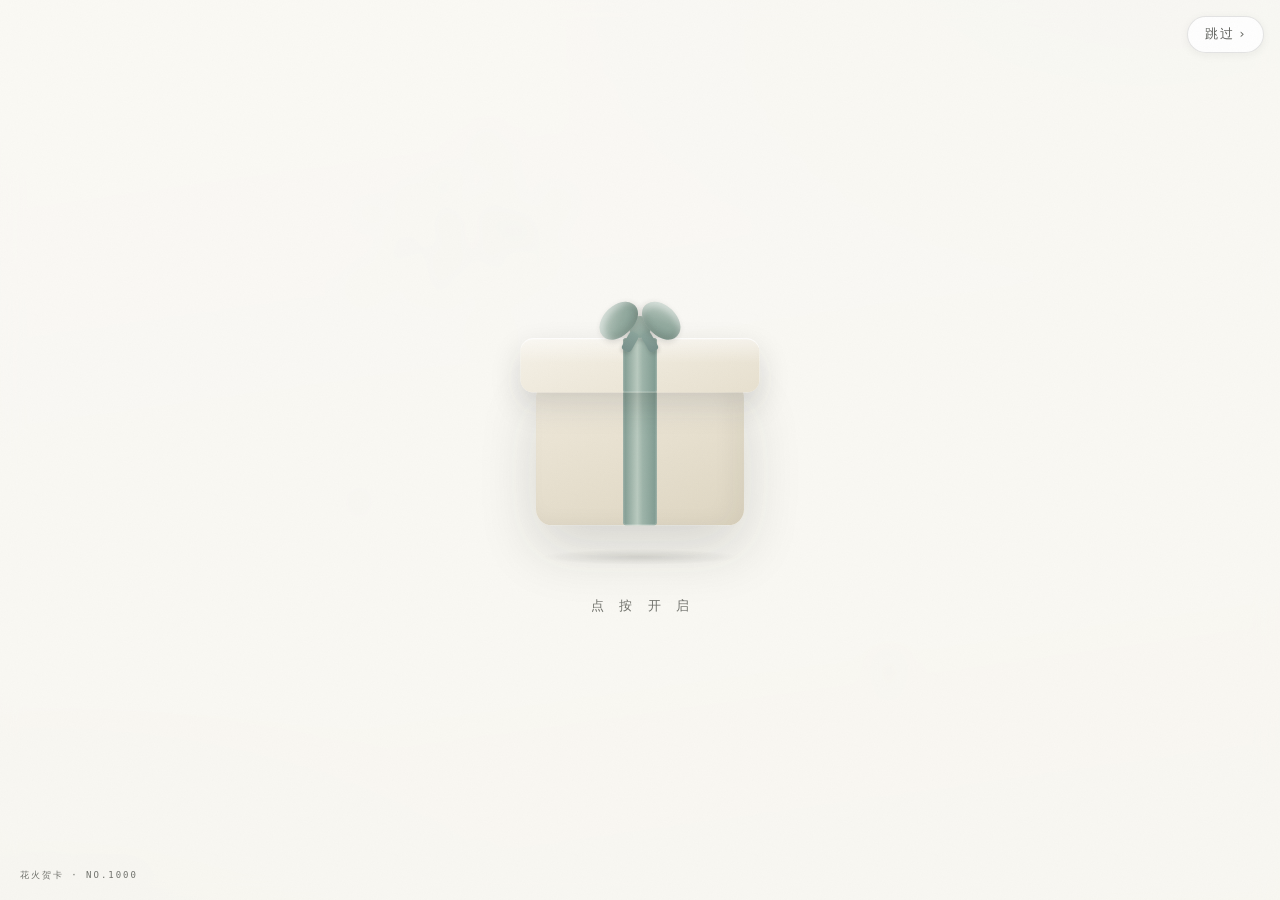
==== commit 9db667e8: "优化性能表现" ====
--- a/card.html
+++ b/card.html
@@ -174,6 +174,9 @@
         <div class="gift-lid"><i class="gift-ribbon-l"></i><i class="gift-bow"><i></i><i></i></i></div>
       </div>
 
+      <!-- 浅影紧跟信封/礼盒，托住它；提示语与解锁框排在影子之下 -->
+      <div class="open-ground" aria-hidden="true"></div>
+
       <p class="open-hint" aria-hidden="true">点 按 开 启</p>
 
       <!-- 密语解锁：上锁的卡要答对密语才能打开 -->
@@ -182,8 +185,6 @@
         <button class="btn btn-primary" id="lockGo" type="button">开启</button>
         <p class="lock-tip">这张卡上了锁 · 答对密语才能打开</p>
       </div>
-
-      <div class="open-ground" aria-hidden="true"></div>
     </div>
 
     <!-- 拂晓雾开场：整屏薄雾，指尖拂开看祝福 -->
--- a/css/style.css
+++ b/css/style.css
@@ -46,7 +46,8 @@
 /* hidden 属性必须永远生效（.btn 等作者 display 规则会盖过 UA 的 hidden 规则） */
 [hidden] { display: none !important; }
 /* 浏览器原生部件也属于设计：细滚动条 + 主题色光标 */
-html { scrollbar-width: thin; scrollbar-color: rgba(35, 37, 32, .18) transparent; }
+/* 滚动条跟随主题墨色：夜帖等深色主题下不再是一条隐形的轨道 */
+html { scrollbar-width: thin; scrollbar-color: color-mix(in srgb, var(--ink) 32%, transparent) transparent; }
 body {
   font-family: var(--font-body);
   color: var(--ink);
@@ -377,8 +378,8 @@
 }
 .pane-head p { margin-top: 7px; font-size: 12.5px; color: var(--ink-faint); letter-spacing: .06em; }
 
-/* 灵感页：成品模板网格（自适应列数，7 套也不破行） */
-.tpl-grid { display: grid; grid-template-columns: repeat(auto-fill, minmax(150px, 1fr)); gap: 14px; }
+/* 灵感页：成品模板网格。九套固定 3×3——任何宽度都不出现孤行 */
+.tpl-grid { display: grid; grid-template-columns: repeat(3, minmax(0, 1fr)); gap: 14px; }
 .tpl-grid .tpl-card { width: auto; }
 
 .tpl-card {
@@ -424,7 +425,16 @@
   display: block;
 }
 .tpl-name { display: block; font-size: 13.5px; color: var(--ink); letter-spacing: .06em; font-weight: 600; }
-.tpl-desc { display: block; margin-top: 4px; font-size: 11px; color: var(--ink-faint); letter-spacing: .08em; }
+.tpl-desc {
+  display: -webkit-box;
+  -webkit-line-clamp: 2;
+  -webkit-box-orient: vertical;
+  overflow: hidden;
+  margin-top: 4px;
+  font-size: 11px;
+  color: var(--ink-faint);
+  letter-spacing: .08em;
+}
 
 /* 双栏 */
 .editor-cols {
@@ -551,8 +561,8 @@
 .sw-custom::-webkit-color-swatch-wrapper { padding: 2px; }
 .sw-custom::-webkit-color-swatch { border: none; border-radius: 50%; }
 
-/* 主题卡片 */
-.theme-group { display: grid; grid-template-columns: repeat(2, 1fr); gap: 10px; }
+/* 主题卡片：九款固定 3×3，「特刊」不再孤悬在第四行 */
+.theme-group { display: grid; grid-template-columns: repeat(3, 1fr); gap: 10px; }
 .theme-card {
   position: relative;
   display: flex;
@@ -594,8 +604,19 @@
   word-break: break-all;
 }
 
-/* 寄出方式网格 */
+/* 寄出方式网格：七种方式，末张跨整行作收束，不落单 */
 .send-grid { display: grid; grid-template-columns: repeat(2, 1fr); gap: 14px; }
+@media (min-width: 431px) {
+  .send-item:last-child {
+    grid-column: 1 / -1;
+    flex-direction: row;
+    align-items: center;
+    gap: 18px;
+  }
+  .send-item:last-child .send-name { flex: none; }
+  .send-item:last-child .send-desc { flex: 1; }
+  .send-item:last-child .btn { margin-top: 0; width: auto; white-space: nowrap; }
+}
 .send-item {
   display: flex;
   flex-direction: column;
@@ -879,6 +900,11 @@
  * 百分比 max-width 若压在标题上，会按收缩后的天然宽度折算，
  * 反把本来一行的短标题挤成两行 */
 .to-line:not(.vlong) ~ .title-block { max-width: calc(100% - 80px); }
+/* 窄视口下舞台与右上角的「跳过」芯片同占一角：
+ * 称呼下移到芯片之后，首字不再被胶囊盖住 */
+@media (max-width: 732px) {
+  .to-line:not(.vlong) { top: calc(62px + env(safe-area-inset-top)); }
+}
 /* 三种卡面字体 */
 body[data-font="kai"] .card-title, body[data-font="kai"] .card-msg, body[data-font="kai"] .signature, body[data-font="kai"] .to-line { font-family: var(--font-kai); }
 body[data-font="song"] .card-title, body[data-font="song"] .card-msg, body[data-font="song"] .signature, body[data-font="song"] .to-line { font-family: var(--font-song); }
@@ -1217,7 +1243,7 @@
 .open-overlay.gone { opacity: 0; pointer-events: none; }
 .open-inner { display: flex; flex-direction: column; align-items: center; }
 .open-hint {
-  margin-top: 42px;
+  margin-top: 30px;
   font-size: 12px;
   letter-spacing: .46em;
   text-indent: .46em;
@@ -1240,11 +1266,12 @@
 }
 .open-overlay.gone ~ .open-edition { opacity: 0; }
 
-/* 开场底下的一方浅影：让信封/礼盒"落在"纸面上而不是飘着 */
+/* 开场底下的一方浅影：紧贴信封/礼盒之下，让它们"落在"纸面上而不是飘着 */
 .open-ground {
-  width: min(240px, 58vw);
+  width: min(276px, 66vw);
   height: 22px;
-  margin-top: 46px;
+  /* 紧贴物体：上浮动画最多抬 8px，影子在 20~28px 间徘徊 */
+  margin-top: 20px;
   border-radius: 50%;
   background: radial-gradient(50% 50% at 50% 50%, rgba(30, 32, 26, .13), rgba(30, 32, 26, 0) 72%);
   animation: groundBreath 3.4s ease-in-out infinite;
@@ -1407,7 +1434,8 @@
   border-radius: 2px;
   box-shadow: inset 0 0 0 1px rgba(255, 255, 255, .18);
 }
-/* 蝴蝶结：两个环 + 中结 + 两根飘带，比"两个圆圈"更像礼物 */
+/* 蝴蝶结：结心 + 两枚实心缎面环自结心向上翘 + 两根下垂飘带。
+ * 环是实心渐变（不是空心圈）——空心双圆并排会读成一副眼镜 */
 .gift-bow {
   position: absolute;
   top: -17px; left: 50%;
@@ -1421,25 +1449,27 @@
 .gift-bow::before, .gift-bow::after {
   content: '';
   position: absolute;
-  top: -9px;
-  width: 40px; height: 22px;
-  border: 8px solid #8aa39a;
-  border-radius: 50%;
-  background: linear-gradient(150deg, rgba(255, 255, 255, .35), rgba(255, 255, 255, 0) 55%);
-  box-shadow: inset 0 0 0 1px rgba(255, 255, 255, .2);
-}
-.gift-bow::before { right: 12px; transform: rotate(-38deg); }
-.gift-bow::after { left: 12px; transform: rotate(38deg); }
-/* 结下两根短飘带：更短、更外撇，从结后探出，不再像"眼镜腿" */
+  top: -8px;
+  width: 34px; height: 23px;
+  background: linear-gradient(155deg, #c9d6cd 0%, #93aa9f 55%, #7e998f 100%);
+  box-shadow:
+    inset 2px 3px 5px rgba(255, 255, 255, .42),
+    inset -2px -3px 5px rgba(30, 32, 26, .12),
+    0 2px 5px rgba(30, 32, 26, .16);
+}
+.gift-bow::before { right: 8px; transform: rotate(-44deg); border-radius: 56% 56% 52% 52%; }
+.gift-bow::after { left: 8px; transform: rotate(44deg); border-radius: 56% 56% 52% 52%; }
+/* 结下两根飘带：从结后探出、垂向外下方，尾端低于环底 */
 .gift-bow i {
   position: absolute;
-  top: 11px;
-  width: 7px; height: 13px;
+  top: 12px;
+  width: 8px; height: 16px;
   border-radius: 3px;
-  background: #8aa39a;
-}
-.gift-bow i:first-child { left: -4px; transform: rotate(26deg); }
-.gift-bow i:last-child { right: -4px; transform: rotate(-26deg); }
+  background: linear-gradient(180deg, #8aa39a, #77908a);
+  box-shadow: 0 2px 3px rgba(30, 32, 26, .14);
+}
+.gift-bow i:first-child { left: -3px; transform: rotate(30deg); }
+.gift-bow i:last-child { right: -3px; transform: rotate(-30deg); }
 
 .gift.shake { animation: giftShake .5s ease-in-out, envFloat 3.4s ease-in-out infinite; }
 @keyframes giftShake {
@@ -1466,7 +1496,8 @@
   flex-direction: column;
   align-items: center;
   gap: 20px;
-  margin-top: 26px;
+  /* 蜡烛在蛋糕顶部：给祝福语末行与火苗之间留出一口气 */
+  margin-top: 40px;
   opacity: 0;
   transform: translateY(16px);
   transition: opacity .6s var(--ease-out), transform .6s var(--settle);
@@ -2116,7 +2147,8 @@
    * 用独立的 scale 属性放大（不占布局、也不干扰 envFloat 的 transform 动画），
    * 提示语随之下移，保持呼吸感 */
   .gift { scale: 1.3; }
-  body.has-gift .open-hint { margin-top: 70px; }
+  /* scale 不占布局：礼盒放大后盒底向下探出 (208×1.3−208)/2 ≈ 31px，影子让出这段再贴 */
+  body.has-gift .open-ground { margin-top: 52px; }
   .open-hint { font-size: 12.5px; }
 }
 
@@ -2140,7 +2172,6 @@
   .site-head h1 { font-size: 1.4rem; letter-spacing: .16em; }
   .site-head p { font-size: 12px; letter-spacing: .1em; }
   .head-actions .btn { padding: 9px 12px; font-size: 12.5px; }
-  .theme-group { grid-template-columns: repeat(2, 1fr); }
   .send-grid { grid-template-columns: 1fr; }
   .stage-inner { padding-left: 20px; padding-right: 20px; }
   .to-line { right: 14px; }
@@ -2839,6 +2870,8 @@
   transition: width .45s var(--ease-out), height .45s var(--ease-out), border-radius .45s var(--ease-out);
 }
 .phone iframe { transition: transform .45s var(--ease-out); }
+/* 拖拽窗口期间由 editor.js 加上：连续 resize 下不跑过渡（详见 editor.js resize 监听） */
+.phone.no-morph, .phone.no-morph iframe { transition: none; }
 /* 刮刮卡：硬币刮层光标（自绘 SVG，随系统缩放） */
 .scratch-cv {
   cursor: url('data:image/svg+xml;utf8,<svg xmlns="http://www.w3.org/2000/svg" width="28" height="28" viewBox="0 0 28 28"><circle cx="14" cy="14" r="11" fill="%23e8e2d2" stroke="%23a89a7c" stroke-width="2.4"/><circle cx="14" cy="14" r="6.5" fill="none" stroke="%23c9b99a" stroke-width="1.6"/></svg>') 14 14, crosshair;
